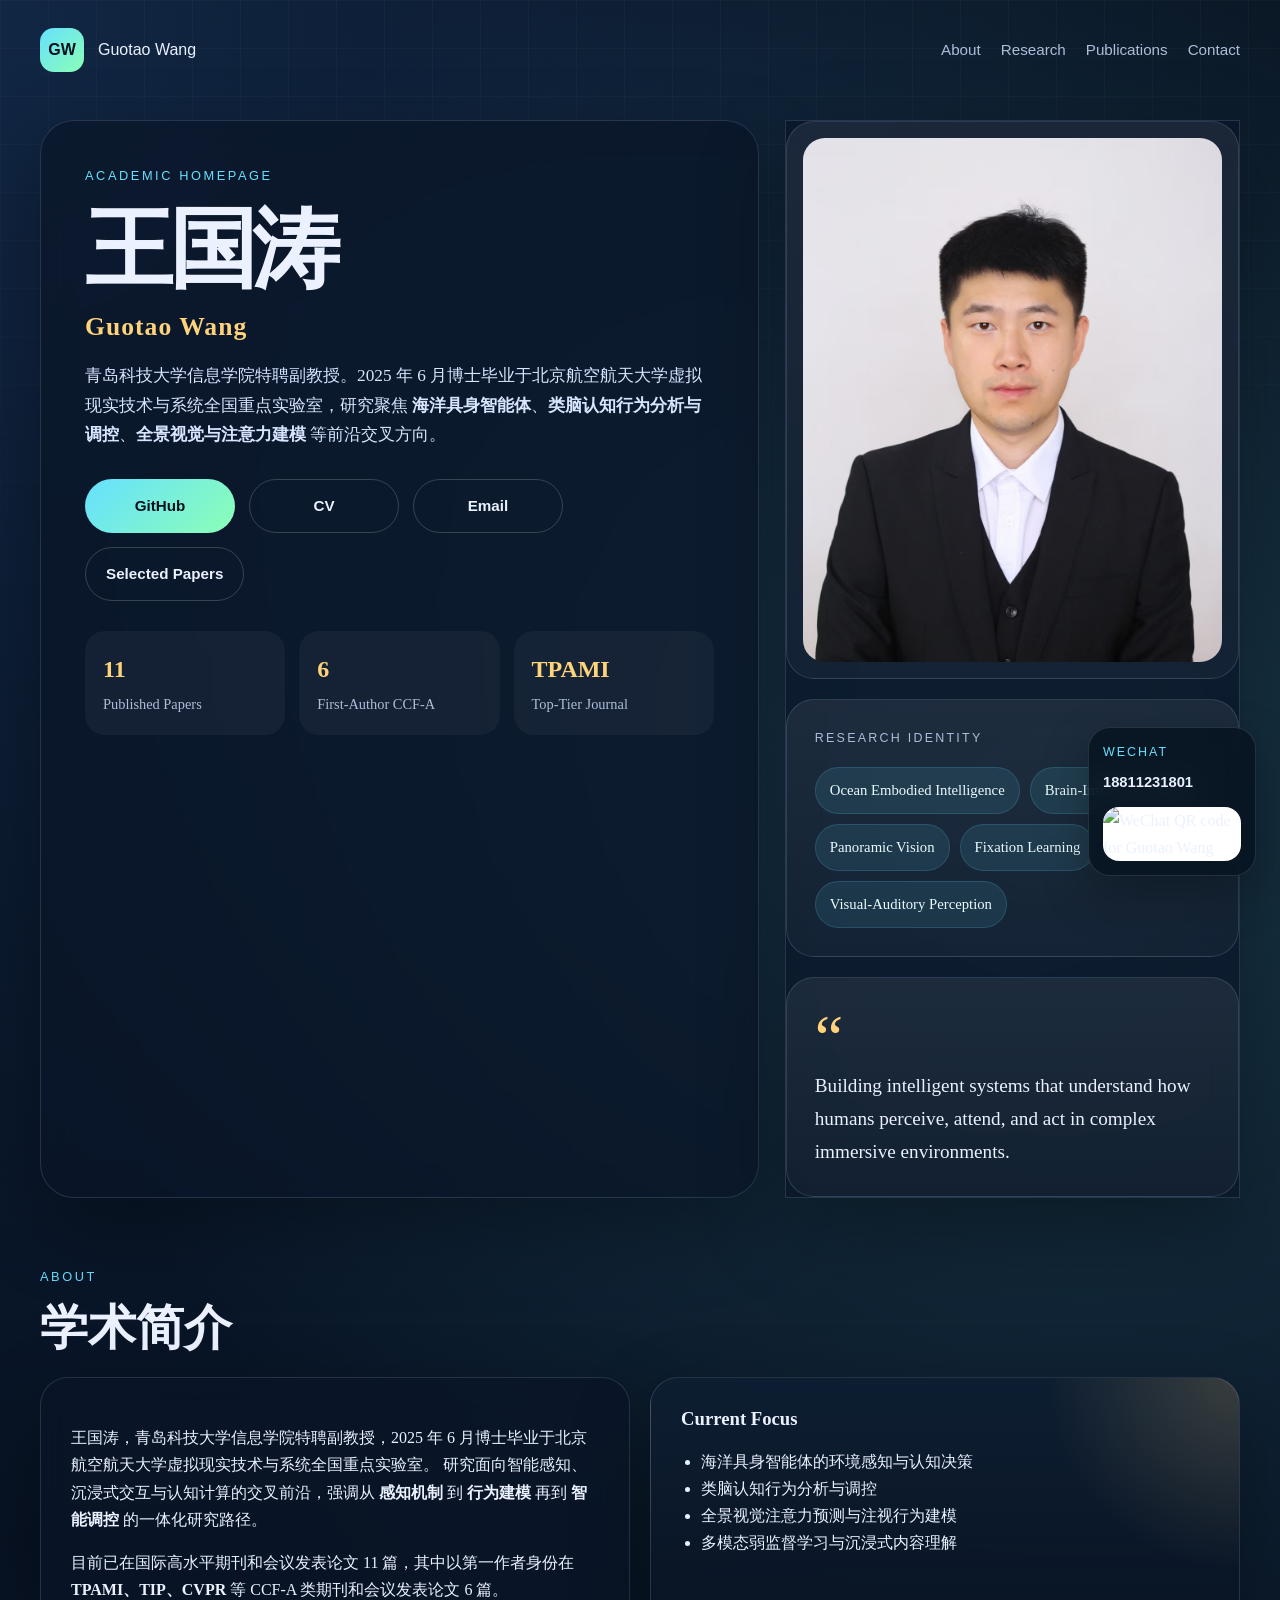
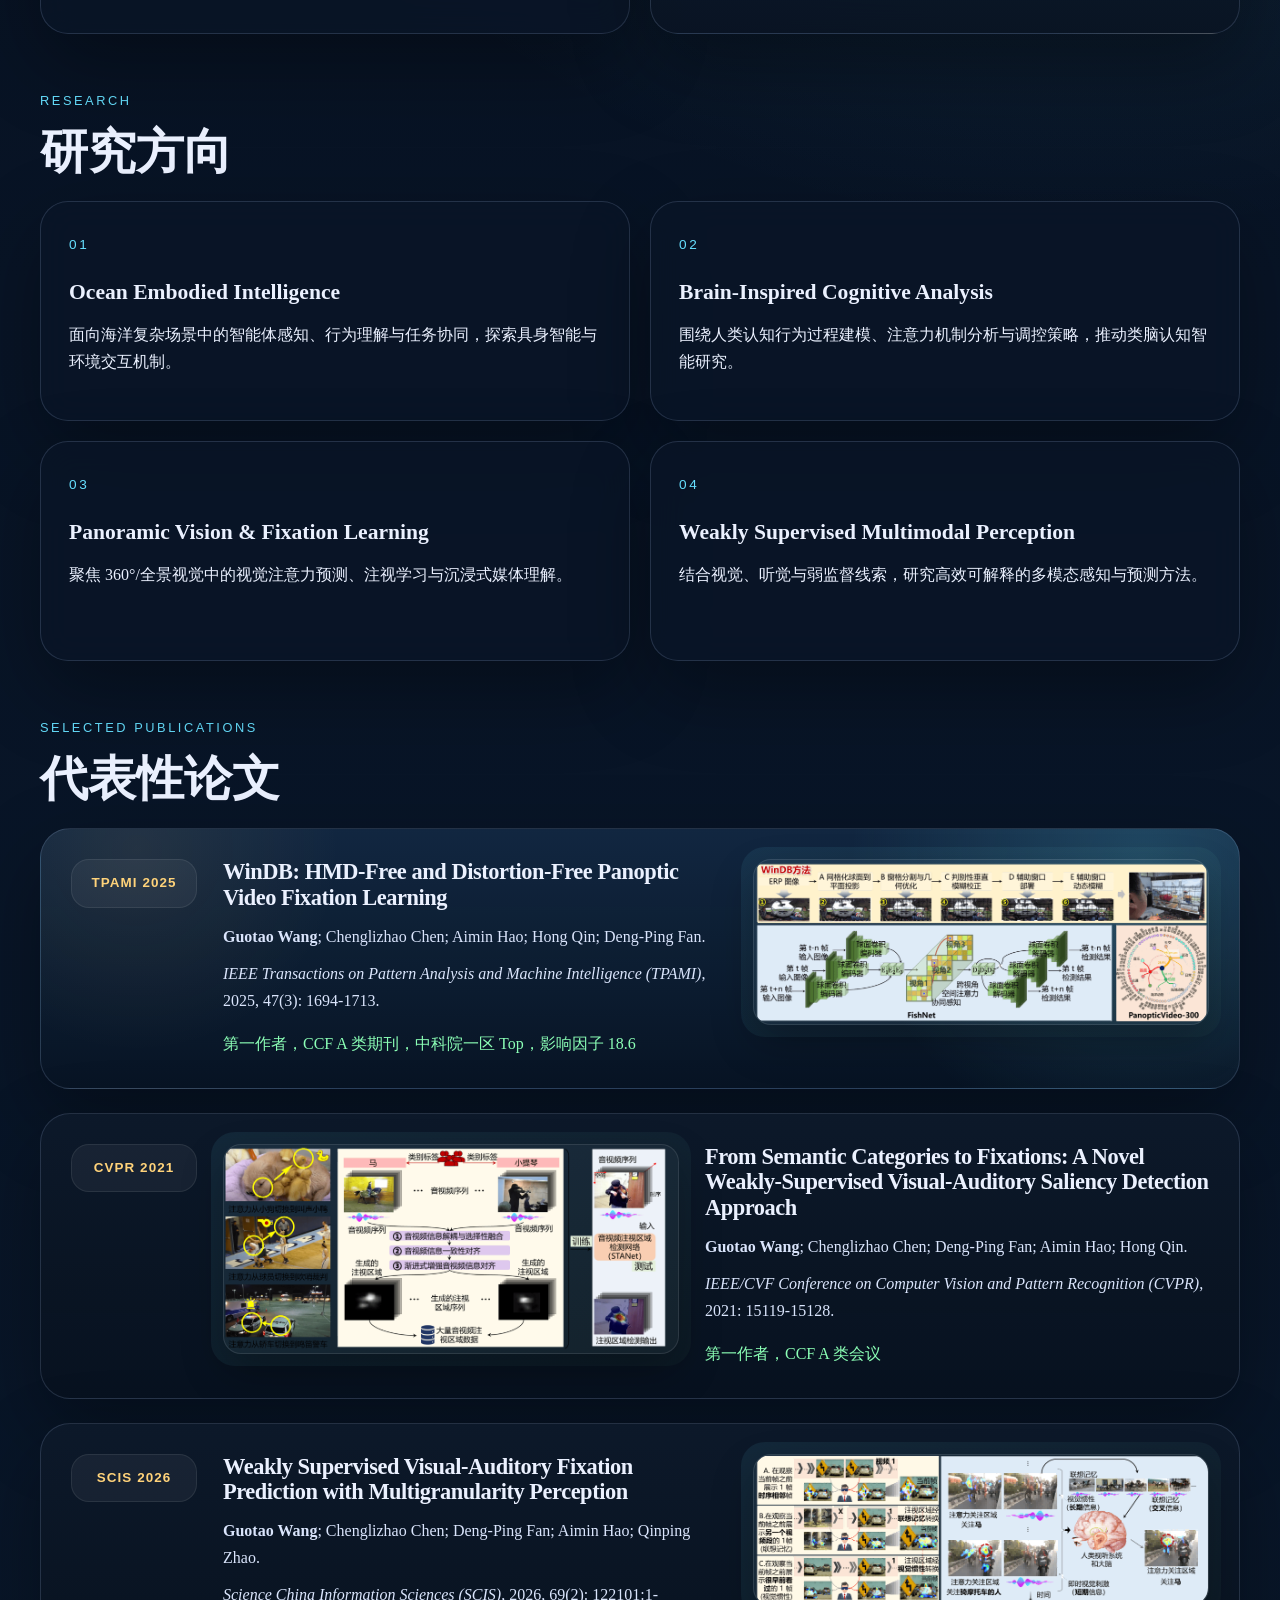
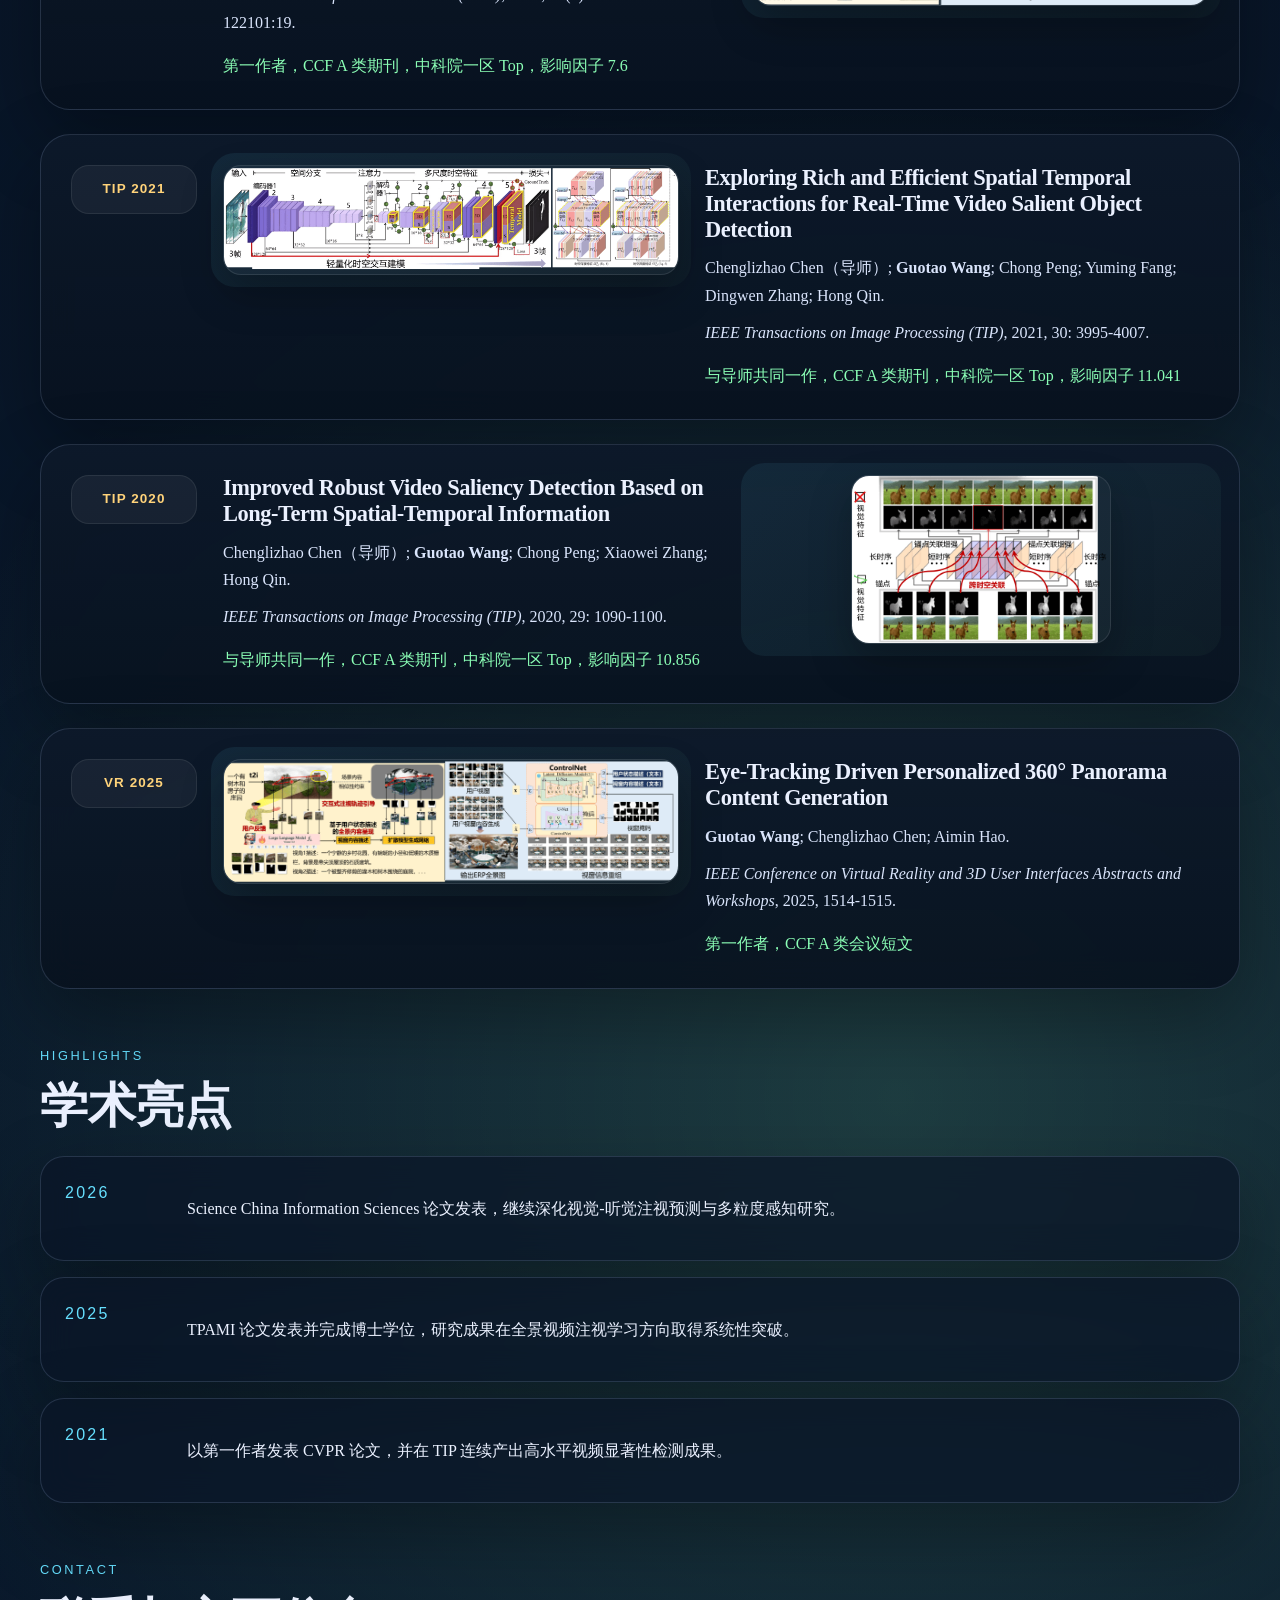
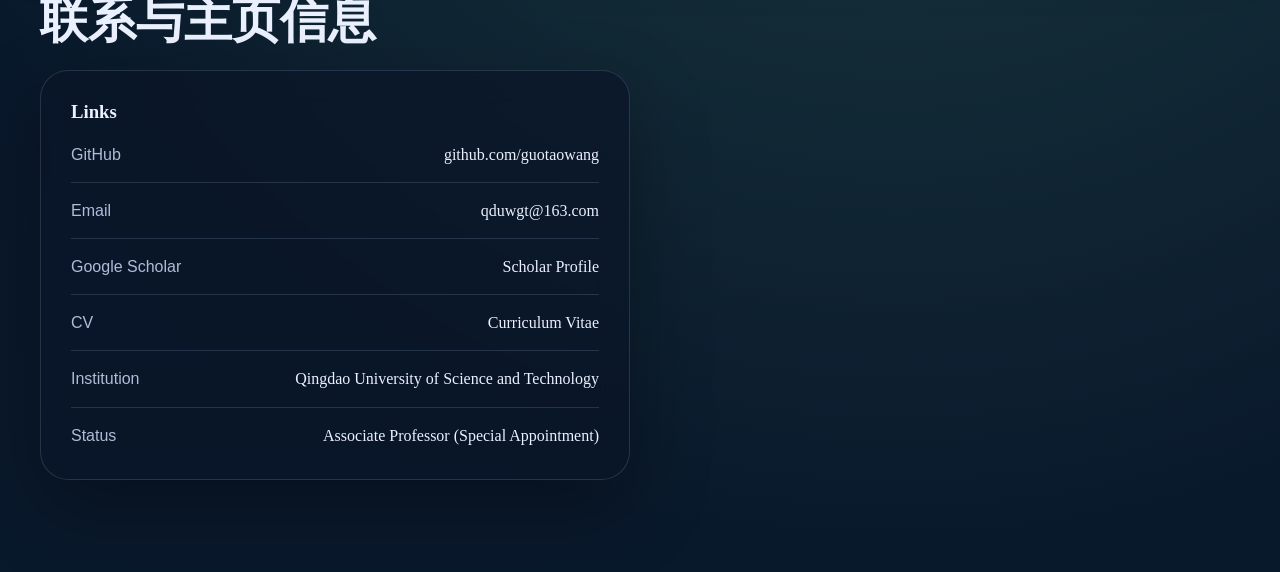
==== index.html @ 950db2e5 "Add files via upload" ====
<!DOCTYPE html>
<html lang="zh-CN">
<head>
  <meta charset="UTF-8" />
  <meta name="viewport" content="width=device-width, initial-scale=1.0" />
  <title>Guotao Wang | Academic Homepage</title>
  <meta
    name="description"
    content="Guotao Wang academic homepage: ocean embodied intelligence, brain-inspired cognitive behavior analysis and regulation, panoramic vision, saliency and fixation learning."
  />
  <link rel="preconnect" href="https://fonts.googleapis.com" />
  <link rel="stylesheet" href="./style.css" />
</head>
<body>
  <div class="page-shell">
    <header class="hero">
      <nav class="topbar">
        <div class="brand">
          <span class="brand-mark">GW</span>
          <span class="brand-text">Guotao Wang</span>
        </div>
        <div class="nav-links">
          <a href="#about">About</a>
          <a href="#research">Research</a>
          <a href="#publications">Publications</a>
          <a href="#contact">Contact</a>
        </div>
      </nav>

      <div class="hero-grid">
        <section class="hero-copy">
          <p class="eyebrow">Academic Homepage</p>
          <h1>
            王国涛
            <span>Guotao Wang</span>
          </h1>
          <p class="lead">
            青岛科技大学信息学院特聘副教授。2025 年 6 月博士毕业于北京航空航天大学虚拟现实技术与系统全国重点实验室，研究聚焦
            <strong>海洋具身智能体</strong>、<strong>类脑认知行为分析与调控</strong>、<strong>全景视觉与注意力建模</strong> 等前沿交叉方向。
          </p>

          <div class="hero-actions">
            <a class="button primary" href="https://github.com/guotaowang" target="_blank" rel="noreferrer">GitHub</a>
            <a class="button secondary" href="./cv.html">CV</a>
            <a class="button secondary" href="mailto:qduwgt@163.com">Email</a>
            <a class="button secondary" href="#publications">Selected Papers</a>
          </div>

          <ul class="hero-metrics">
            <li>
              <strong>11</strong>
              <span>Published Papers</span>
            </li>
            <li>
              <strong>6</strong>
              <span>First-Author CCF-A</span>
            </li>
            <li>
              <strong>TPAMI</strong>
              <span>Top-Tier Journal</span>
            </li>
          </ul>
        </section>

        <aside class="hero-panel">
          <div class="panel-card portrait-card">
            <img class="portrait" src="./assets/avatar.jpg" alt="Portrait of Guotao Wang" />
          </div>

          <div class="panel-card glass">
            <p class="panel-label">Research Identity</p>
            <ul class="tag-list">
              <li>Ocean Embodied Intelligence</li>
              <li>Brain-Inspired Cognition</li>
              <li>Panoramic Vision</li>
              <li>Fixation Learning</li>
              <li>Visual-Auditory Perception</li>
            </ul>
          </div>

          <div class="panel-card statement">
            <p class="quote-mark">“</p>
            <p>
              Building intelligent systems that understand how humans perceive, attend,
              and act in complex immersive environments.
            </p>
          </div>
        </aside>
      </div>
    </header>

    <main>
      <section class="section" id="about">
        <div class="section-heading">
          <p class="section-kicker">About</p>
          <h2>学术简介</h2>
        </div>
        <div class="content-grid two-columns">
          <div class="card">
            <p>
              王国涛，青岛科技大学信息学院特聘副教授，2025 年 6 月博士毕业于北京航空航天大学虚拟现实技术与系统全国重点实验室。
              研究面向智能感知、沉浸式交互与认知计算的交叉前沿，强调从
              <strong>感知机制</strong> 到 <strong>行为建模</strong> 再到 <strong>智能调控</strong>
              的一体化研究路径。
            </p>
            <p>
              目前已在国际高水平期刊和会议发表论文 11 篇，其中以第一作者身份在
              <strong>TPAMI、TIP、CVPR</strong> 等 CCF-A 类期刊和会议发表论文 6 篇。
            </p>
          </div>
          <div class="card emphasis">
            <h3>Current Focus</h3>
            <ul class="focus-list">
              <li>海洋具身智能体的环境感知与认知决策</li>
              <li>类脑认知行为分析与调控</li>
              <li>全景视觉注意力预测与注视行为建模</li>
              <li>多模态弱监督学习与沉浸式内容理解</li>
            </ul>
          </div>
        </div>
      </section>

      <section class="section" id="research">
        <div class="section-heading">
          <p class="section-kicker">Research</p>
          <h2>研究方向</h2>
        </div>
        <div class="research-grid">
          <article class="research-card">
            <span class="card-index">01</span>
            <h3>Ocean Embodied Intelligence</h3>
            <p>面向海洋复杂场景中的智能体感知、行为理解与任务协同，探索具身智能与环境交互机制。</p>
          </article>
          <article class="research-card">
            <span class="card-index">02</span>
            <h3>Brain-Inspired Cognitive Analysis</h3>
            <p>围绕人类认知行为过程建模、注意力机制分析与调控策略，推动类脑认知智能研究。</p>
          </article>
          <article class="research-card">
            <span class="card-index">03</span>
            <h3>Panoramic Vision & Fixation Learning</h3>
            <p>聚焦 360°/全景视觉中的视觉注意力预测、注视学习与沉浸式媒体理解。</p>
          </article>
          <article class="research-card">
            <span class="card-index">04</span>
            <h3>Weakly Supervised Multimodal Perception</h3>
            <p>结合视觉、听觉与弱监督线索，研究高效可解释的多模态感知与预测方法。</p>
          </article>
        </div>
      </section>

      <section class="section" id="publications">
        <div class="section-heading">
          <p class="section-kicker">Selected Publications</p>
          <h2>代表性论文</h2>
        </div>

        <div class="pub-list">
          <article class="publication featured">
            <div class="pub-badge">TPAMI 2025</div>
            <div class="pub-layout">
              <div class="pub-body">
                <h3>WinDB: HMD-Free and Distortion-Free Panoptic Video Fixation Learning</h3>
                <p class="authors"><strong>Guotao Wang</strong>; Chenglizhao Chen; Aimin Hao; Hong Qin; Deng-Ping Fan.</p>
                <p class="venue"><em>IEEE Transactions on Pattern Analysis and Machine Intelligence (TPAMI)</em>, 2025, 47(3): 1694-1713.</p>
                <p class="notes">第一作者，CCF A 类期刊，中科院一区 Top，影响因子 18.6</p>
              </div>
              <div class="pub-media">
                <img class="paper-figure" src="./assets/papers/tpami-2025.png" alt="TPAMI 2025 paper figure" />
              </div>
            </div>
          </article>

          <article class="publication">
            <div class="pub-badge">CVPR 2021</div>
            <div class="pub-layout">
              <div class="pub-body">
                <h3>From Semantic Categories to Fixations: A Novel Weakly-Supervised Visual-Auditory Saliency Detection Approach</h3>
                <p class="authors"><strong>Guotao Wang</strong>; Chenglizhao Chen; Deng-Ping Fan; Aimin Hao; Hong Qin.</p>
                <p class="venue"><em>IEEE/CVF Conference on Computer Vision and Pattern Recognition (CVPR)</em>, 2021: 15119-15128.</p>
                <p class="notes">第一作者，CCF A 类会议</p>
              </div>
              <div class="pub-media">
                <img class="paper-figure" src="./assets/papers/cvpr-2021.png" alt="CVPR 2021 paper figure" />
              </div>
            </div>
          </article>

          <article class="publication">
            <div class="pub-badge">SCIS 2026</div>
            <div class="pub-layout">
              <div class="pub-body">
                <h3>Weakly Supervised Visual-Auditory Fixation Prediction with Multigranularity Perception</h3>
                <p class="authors"><strong>Guotao Wang</strong>; Chenglizhao Chen; Deng-Ping Fan; Aimin Hao; Qinping Zhao.</p>
                <p class="venue"><em>Science China Information Sciences (SCIS)</em>, 2026, 69(2): 122101:1-122101:19.</p>
                <p class="notes">第一作者，CCF A 类期刊，中科院一区 Top，影响因子 7.6</p>
              </div>
              <div class="pub-media">
                <img class="paper-figure" src="./assets/papers/scis-2026.png" alt="SCIS 2026 paper figure" />
              </div>
            </div>
          </article>

          <article class="publication">
            <div class="pub-badge">TIP 2021</div>
            <div class="pub-layout">
              <div class="pub-body">
                <h3>Exploring Rich and Efficient Spatial Temporal Interactions for Real-Time Video Salient Object Detection</h3>
                <p class="authors">Chenglizhao Chen（导师）; <strong>Guotao Wang</strong>; Chong Peng; Yuming Fang; Dingwen Zhang; Hong Qin.</p>
                <p class="venue"><em>IEEE Transactions on Image Processing (TIP)</em>, 2021, 30: 3995-4007.</p>
                <p class="notes">与导师共同一作，CCF A 类期刊，中科院一区 Top，影响因子 11.041</p>
              </div>
              <div class="pub-media">
                <img class="paper-figure" src="./assets/papers/tip-2021.png" alt="TIP 2021 paper figure" />
              </div>
            </div>
          </article>

          <article class="publication">
            <div class="pub-badge">TIP 2020</div>
            <div class="pub-layout">
              <div class="pub-body">
                <h3>Improved Robust Video Saliency Detection Based on Long-Term Spatial-Temporal Information</h3>
                <p class="authors">Chenglizhao Chen（导师）; <strong>Guotao Wang</strong>; Chong Peng; Xiaowei Zhang; Hong Qin.</p>
                <p class="venue"><em>IEEE Transactions on Image Processing (TIP)</em>, 2020, 29: 1090-1100.</p>
                <p class="notes">与导师共同一作，CCF A 类期刊，中科院一区 Top，影响因子 10.856</p>
              </div>
              <div class="pub-media pub-media--narrow">
                <img class="paper-figure paper-figure--half" src="./assets/papers/tip-2020.png" alt="TIP 2020 paper figure" />
              </div>
            </div>
          </article>

          <article class="publication">
            <div class="pub-badge">VR 2025</div>
            <div class="pub-layout">
              <div class="pub-body">
                <h3>Eye-Tracking Driven Personalized 360° Panorama Content Generation</h3>
                <p class="authors"><strong>Guotao Wang</strong>; Chenglizhao Chen; Aimin Hao.</p>
                <p class="venue"><em>IEEE Conference on Virtual Reality and 3D User Interfaces Abstracts and Workshops</em>, 2025, 1514-1515.</p>
                <p class="notes">第一作者，CCF A 类会议短文</p>
              </div>
              <div class="pub-media">
                <img class="paper-figure" src="./assets/papers/vr-2025.png" alt="VR 2025 paper figure" />
              </div>
            </div>
          </article>
        </div>
      </section>

      <section class="section">
        <div class="section-heading">
          <p class="section-kicker">Highlights</p>
          <h2>学术亮点</h2>
        </div>
        <div class="timeline">
          <div class="timeline-item">
            <span class="timeline-year">2026</span>
            <p>Science China Information Sciences 论文发表，继续深化视觉-听觉注视预测与多粒度感知研究。</p>
          </div>
          <div class="timeline-item">
            <span class="timeline-year">2025</span>
            <p>TPAMI 论文发表并完成博士学位，研究成果在全景视频注视学习方向取得系统性突破。</p>
          </div>
          <div class="timeline-item">
            <span class="timeline-year">2021</span>
            <p>以第一作者发表 CVPR 论文，并在 TIP 连续产出高水平视频显著性检测成果。</p>
          </div>
        </div>
      </section>

      <section class="section contact-section" id="contact">
        <div class="section-heading">
          <p class="section-kicker">Contact</p>
          <h2>联系与主页信息</h2>
        </div>
        <div class="content-grid two-columns">
          <div class="card">
            <h3>Links</h3>
            <ul class="contact-list">
              <li><span>GitHub</span><a href="https://github.com/guotaowang" target="_blank" rel="noreferrer">github.com/guotaowang</a></li>
              <li><span>Email</span><a href="mailto:qduwgt@163.com">qduwgt@163.com</a></li>
              <li><span>Google Scholar</span><a href="https://scholar.google.com/citations?user=eJIysC8AAAAJ&hl=zh-CN" target="_blank" rel="noreferrer">Scholar Profile</a></li>
              <li><span>CV</span><a href="./cv.html">Curriculum Vitae</a></li>
              <li><span>Institution</span><span>Qingdao University of Science and Technology</span></li>
              <li><span>Status</span><span>Associate Professor (Special Appointment)</span></li>
            </ul>
          </div>
        </div>
      </section>
    </main>

    <aside class="wechat-float-card">
      <p class="wechat-label">WeChat</p>
      <p class="wechat-id">18811231801</p>
      <img class="wechat-qr" src="./assets/wechat-qr.png" alt="WeChat QR code for Guotao Wang" />
    </aside>
  </div>
</body>
</html>
---- style.css ----
:root {
  --bg: #07111f;
  --bg-soft: #0d1d31;
  --panel: rgba(10, 22, 40, 0.72);
  --panel-strong: #11233a;
  --text: #ebf1ff;
  --muted: #aebdd8;
  --line: rgba(181, 205, 245, 0.16);
  --accent: #66e0ff;
  --accent-strong: #8bffb6;
  --accent-warm: #ffd37a;
  --shadow: 0 30px 80px rgba(0, 0, 0, 0.32);
}

* {
  box-sizing: border-box;
}

html {
  scroll-behavior: smooth;
}

body {
  margin: 0;
  color: var(--text);
  background:
    radial-gradient(circle at top left, rgba(64, 149, 255, 0.2), transparent 28%),
    radial-gradient(circle at 85% 15%, rgba(102, 224, 255, 0.18), transparent 22%),
    radial-gradient(circle at 70% 80%, rgba(139, 255, 182, 0.16), transparent 24%),
    linear-gradient(180deg, #050b15 0%, #081426 35%, #09192c 100%);
  font-family: "Iowan Old Style", "Palatino Linotype", "Noto Serif SC", "Source Han Serif SC", "Songti SC", serif;
  line-height: 1.7;
}

body::before {
  content: "";
  position: fixed;
  inset: 0;
  pointer-events: none;
  background-image:
    linear-gradient(rgba(255, 255, 255, 0.04) 1px, transparent 1px),
    linear-gradient(90deg, rgba(255, 255, 255, 0.04) 1px, transparent 1px);
  background-size: 48px 48px;
  mask-image: linear-gradient(180deg, rgba(255, 255, 255, 0.75), transparent 85%);
}

a {
  color: inherit;
  text-decoration: none;
}

.page-shell {
  width: min(1200px, calc(100% - 40px));
  margin: 0 auto;
  padding-bottom: 64px;
}

.hero {
  padding: 28px 0 40px;
}

.topbar {
  display: flex;
  align-items: center;
  justify-content: space-between;
  gap: 24px;
  margin-bottom: 48px;
}

.brand {
  display: inline-flex;
  align-items: center;
  gap: 14px;
  font-family: "Avenir Next", "Segoe UI Variable", "PingFang SC", "Hiragino Sans GB", "Microsoft YaHei", sans-serif;
}

.brand-mark {
  width: 44px;
  height: 44px;
  display: grid;
  place-items: center;
  border-radius: 14px;
  background: linear-gradient(135deg, var(--accent), var(--accent-strong));
  color: #04101f;
  font-weight: 800;
}

.brand-text,
.nav-links,
.button,
.eyebrow,
.section-kicker,
.pub-badge,
.panel-label,
.card-index,
.timeline-year,
.contact-list span:first-child {
  font-family: "Avenir Next", "Segoe UI Variable", "PingFang SC", "Hiragino Sans GB", "Microsoft YaHei", sans-serif;
}

.nav-links {
  display: flex;
  flex-wrap: wrap;
  gap: 20px;
  color: var(--muted);
  font-size: 0.95rem;
}

.nav-links a:hover {
  color: var(--text);
}

.hero-grid {
  display: grid;
  grid-template-columns: 1.5fr 0.95fr;
  gap: 26px;
  align-items: stretch;
}

.hero-copy,
.hero-panel,
.card,
.research-card,
.publication,
.timeline-item {
  position: relative;
  border: 1px solid var(--line);
  background: var(--panel);
  backdrop-filter: blur(16px);
  box-shadow: var(--shadow);
}

.hero-copy {
  padding: 44px;
  border-radius: 34px;
  overflow: hidden;
}

.hero-copy::after {
  content: "";
  position: absolute;
  inset: auto -10% -30% auto;
  width: 320px;
  height: 320px;
  border-radius: 50%;
  background: radial-gradient(circle, rgba(102, 224, 255, 0.24), transparent 65%);
}

.eyebrow,
.section-kicker {
  margin: 0 0 12px;
  text-transform: uppercase;
  letter-spacing: 0.2em;
  color: var(--accent);
  font-size: 0.8rem;
}

h1,
h2,
h3 {
  margin: 0;
  line-height: 1.15;
}

h1 {
  font-size: clamp(3rem, 7vw, 5.5rem);
  letter-spacing: -0.05em;
  margin-bottom: 20px;
}

h1 span {
  display: block;
  font-size: clamp(1.2rem, 2vw, 1.6rem);
  letter-spacing: 0.04em;
  color: var(--accent-warm);
  margin-top: 12px;
}

.lead {
  max-width: 720px;
  font-size: 1.08rem;
  color: #d9e5ff;
}

.hero-actions {
  display: flex;
  gap: 14px;
  margin: 30px 0;
  flex-wrap: wrap;
}

.button {
  display: inline-flex;
  align-items: center;
  justify-content: center;
  min-width: 150px;
  padding: 13px 20px;
  border-radius: 999px;
  font-size: 0.95rem;
  font-weight: 700;
  transition: transform 0.2s ease, background 0.2s ease;
}

.button:hover {
  transform: translateY(-2px);
}

.button.primary {
  background: linear-gradient(135deg, var(--accent), var(--accent-strong));
  color: #06111d;
}

.button.secondary {
  border: 1px solid rgba(255, 255, 255, 0.18);
  color: var(--text);
}

.hero-metrics {
  list-style: none;
  padding: 0;
  margin: 0;
  display: grid;
  grid-template-columns: repeat(3, minmax(0, 1fr));
  gap: 14px;
}

.hero-metrics li {
  padding: 18px;
  border-radius: 20px;
  background: rgba(255, 255, 255, 0.04);
}

.hero-metrics strong {
  display: block;
  font-size: 1.5rem;
  color: var(--accent-warm);
}

.hero-metrics span {
  color: var(--muted);
  font-size: 0.9rem;
}

.hero-panel {
  display: grid;
  gap: 20px;
}

.panel-card {
  border-radius: 28px;
  padding: 28px;
  border: 1px solid var(--line);
  background: linear-gradient(180deg, rgba(255,255,255,0.07), rgba(255,255,255,0.03));
  min-height: 220px;
}

.portrait-card {
  padding: 16px;
  min-height: 0;
}

.portrait {
  display: block;
  width: 100%;
  aspect-ratio: 4 / 5;
  object-fit: cover;
  object-position: center 20%;
  border-radius: 22px;
}

.panel-label {
  margin: 0 0 18px;
  color: var(--muted);
  text-transform: uppercase;
  letter-spacing: 0.18em;
  font-size: 0.78rem;
}

.tag-list {
  list-style: none;
  padding: 0;
  margin: 0;
  display: flex;
  flex-wrap: wrap;
  gap: 10px;
}

.tag-list li {
  padding: 10px 14px;
  border-radius: 999px;
  background: rgba(102, 224, 255, 0.1);
  border: 1px solid rgba(102, 224, 255, 0.16);
  color: #e9fbff;
  font-size: 0.92rem;
}

.statement {
  display: flex;
  flex-direction: column;
  justify-content: center;
}

.quote-mark {
  margin: 0;
  color: var(--accent-warm);
  font-size: 4rem;
  line-height: 1;
}

.statement p:last-child {
  font-size: 1.2rem;
  margin: 0;
}

.section {
  padding: 28px 0;
}

.section-heading {
  margin-bottom: 22px;
}

h2 {
  font-size: clamp(2rem, 4vw, 3rem);
}

.content-grid.two-columns,
.research-grid {
  display: grid;
  gap: 20px;
}

.content-grid.two-columns {
  grid-template-columns: repeat(2, minmax(0, 1fr));
}

.card {
  padding: 30px;
  border-radius: 28px;
}

.card p:last-child,
.research-card p:last-child,
.publication p:last-child {
  margin-bottom: 0;
}

.card.emphasis {
  background:
    radial-gradient(circle at top right, rgba(255, 211, 122, 0.18), transparent 30%),
    linear-gradient(180deg, rgba(14, 30, 50, 0.96), rgba(10, 20, 35, 0.92));
}

.focus-list {
  margin: 18px 0 0;
  padding-left: 20px;
}

.research-grid {
  grid-template-columns: repeat(2, minmax(0, 1fr));
}

.research-card {
  border-radius: 28px;
  padding: 28px;
  min-height: 220px;
}

.card-index {
  display: inline-block;
  margin-bottom: 24px;
  color: var(--accent);
  font-size: 0.85rem;
  letter-spacing: 0.2em;
}

.research-card h3 {
  margin-bottom: 14px;
  font-size: 1.35rem;
}

.pub-list {
  display: grid;
  gap: 24px;
}

.publication {
  display: grid;
  grid-template-columns: 126px 1fr;
  gap: 26px;
  padding: 30px;
  border-radius: 30px;
  align-items: start;
  background:
    linear-gradient(180deg, rgba(13, 25, 42, 0.94), rgba(8, 18, 31, 0.92));
}

.publication.featured {
  background:
    radial-gradient(circle at 92% 12%, rgba(102, 224, 255, 0.18), transparent 26%),
    radial-gradient(circle at 8% 8%, rgba(255, 211, 122, 0.08), transparent 18%),
    linear-gradient(180deg, rgba(18, 40, 66, 0.96), rgba(8, 20, 36, 0.94));
}

.pub-badge {
  align-self: start;
  display: inline-flex;
  justify-content: center;
  padding: 12px 14px;
  border-radius: 18px;
  background: rgba(255,255,255,0.05);
  border: 1px solid rgba(255,255,255,0.08);
  color: var(--accent-warm);
  font-size: 0.84rem;
  font-weight: 700;
  letter-spacing: 0.08em;
}

.pub-layout {
  display: grid;
  grid-template-columns: minmax(0, 1.05fr) minmax(320px, 0.95fr);
  gap: 26px;
  align-items: start;
}

.pub-body {
  display: flex;
  flex-direction: column;
  justify-content: center;
}

.publication h3 {
  margin-bottom: 12px;
  font-size: 1.4rem;
  letter-spacing: -0.02em;
}

.pub-media {
  position: relative;
}

.pub-media--narrow {
  display: flex;
  justify-content: center;
  align-items: flex-start;
}

.pub-media::before {
  content: "";
  position: absolute;
  inset: -12px;
  border-radius: 24px;
  background: linear-gradient(135deg, rgba(102, 224, 255, 0.08), rgba(139, 255, 182, 0.03));
  z-index: 0;
}

.paper-figure {
  display: block;
  width: 100%;
  position: relative;
  z-index: 1;
  border-radius: 18px;
  border: 1px solid rgba(255, 255, 255, 0.1);
  background: rgba(255, 255, 255, 0.03);
  box-shadow: 0 18px 42px rgba(0, 0, 0, 0.26);
}

.paper-figure--half {
  width: 50%;
  min-width: 260px;
}

.authors,
.venue {
  color: #dae5fc;
  margin: 0 0 10px;
}

.notes {
  color: var(--accent-strong);
  margin: 6px 0 0;
}

.publication:nth-child(even) .pub-layout {
  grid-template-columns: minmax(320px, 0.95fr) minmax(0, 1.05fr);
}

.publication:nth-child(even) .pub-media {
  order: 1;
}

.publication:nth-child(even) .pub-body {
  order: 2;
}

.timeline {
  display: grid;
  gap: 16px;
}

.timeline-item {
  display: grid;
  grid-template-columns: 100px 1fr;
  gap: 22px;
  align-items: start;
  border-radius: 24px;
  padding: 22px 24px;
}

.timeline-year {
  color: var(--accent);
  font-size: 1rem;
  letter-spacing: 0.14em;
}

.contact-list {
  list-style: none;
  margin: 18px 0 0;
  padding: 0;
  display: grid;
  gap: 14px;
}

.contact-list li {
  display: flex;
  flex-wrap: wrap;
  justify-content: space-between;
  gap: 10px 18px;
  padding-bottom: 14px;
  border-bottom: 1px solid var(--line);
}

.contact-list li:last-child {
  border-bottom: 0;
  padding-bottom: 0;
}

.contact-list span:first-child {
  color: var(--muted);
  min-width: 110px;
}

.tip-card code {
  color: var(--accent-warm);
  font-family: "Consolas", "SFMono-Regular", "Courier New", monospace;
}

.wechat-float-card {
  position: fixed;
  right: 24px;
  bottom: 24px;
  width: 168px;
  padding: 14px;
  border-radius: 22px;
  background: rgba(7, 18, 32, 0.84);
  border: 1px solid rgba(255, 255, 255, 0.12);
  backdrop-filter: blur(14px);
  box-shadow: 0 18px 48px rgba(0, 0, 0, 0.28);
  z-index: 20;
}

.wechat-label,
.wechat-id {
  margin: 0;
  font-family: "Avenir Next", "Segoe UI Variable", "PingFang SC", "Hiragino Sans GB", "Microsoft YaHei", sans-serif;
}

.wechat-label {
  color: var(--accent);
  font-size: 0.78rem;
  letter-spacing: 0.16em;
  text-transform: uppercase;
}

.wechat-id {
  margin-top: 6px;
  margin-bottom: 12px;
  color: var(--text);
  font-size: 0.92rem;
  font-weight: 700;
}

.wechat-qr {
  display: block;
  width: 100%;
  border-radius: 16px;
  background: white;
}

.cv-shell {
  padding-top: 28px;
}

.cv-header {
  padding: 24px 0 14px;
}

.back-link {
  display: inline-block;
  margin-bottom: 18px;
  color: var(--accent);
  font-family: "Avenir Next", "Segoe UI Variable", "PingFang SC", "Hiragino Sans GB", "Microsoft YaHei", sans-serif;
}

.cv-layout {
  display: grid;
  gap: 20px;
}

@media (max-width: 980px) {
  .hero-grid,
  .content-grid.two-columns,
  .research-grid,
  .timeline-item {
    grid-template-columns: 1fr;
  }

  .hero-copy {
    padding: 30px;
  }

  .publication,
  .pub-layout,
  .publication:nth-child(even) .pub-layout {
    grid-template-columns: 1fr;
  }

  .publication:nth-child(even) .pub-media,
  .publication:nth-child(even) .pub-body {
    order: initial;
  }
}

@media (max-width: 720px) {
  .page-shell {
    width: min(100% - 24px, 1200px);
  }

  .topbar {
    flex-direction: column;
    align-items: flex-start;
    margin-bottom: 28px;
  }

  .nav-links {
    gap: 12px 16px;
  }

  .hero-metrics {
    grid-template-columns: 1fr;
  }

  .card,
  .research-card,
  .publication,
  .panel-card,
  .timeline-item {
    padding: 22px;
    border-radius: 22px;
  }

  h1 {
    font-size: 2.6rem;
  }

  .wechat-float-card {
    position: static;
    width: 100%;
    margin-top: 28px;
  }
}
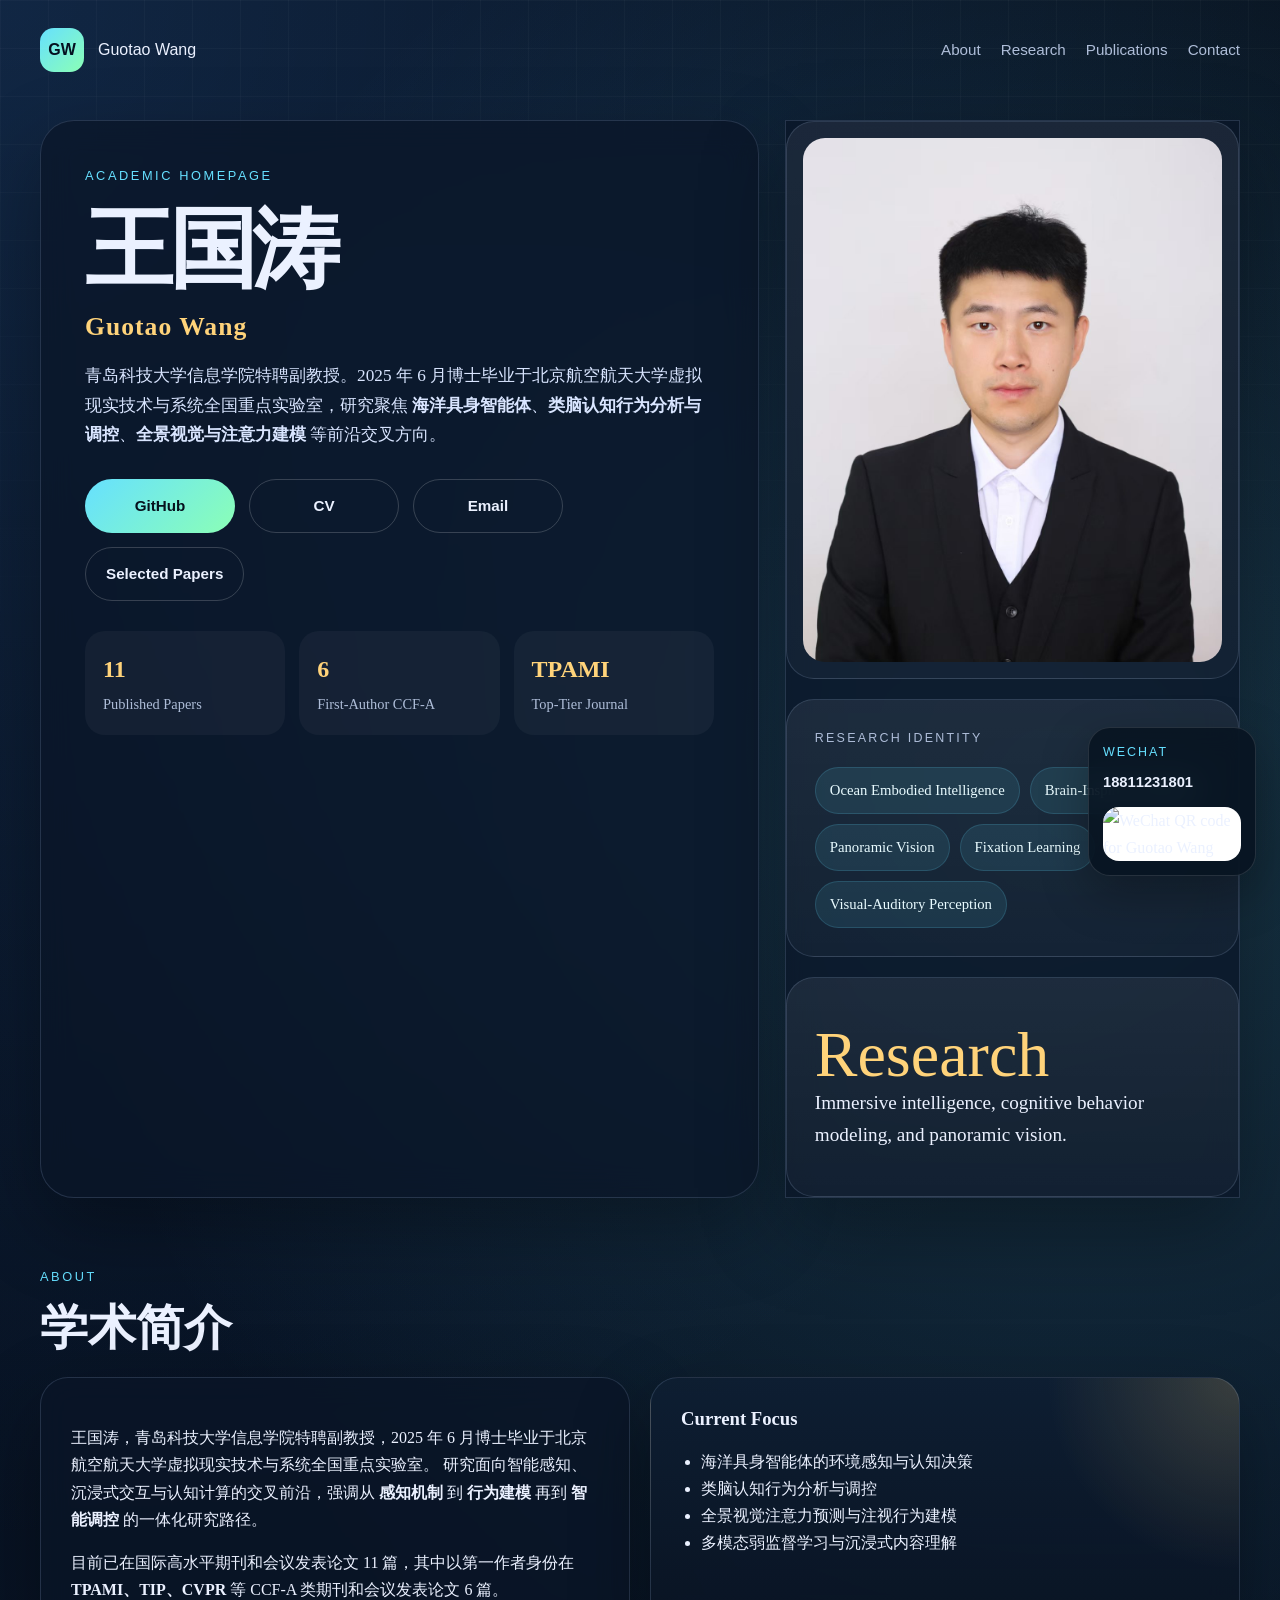
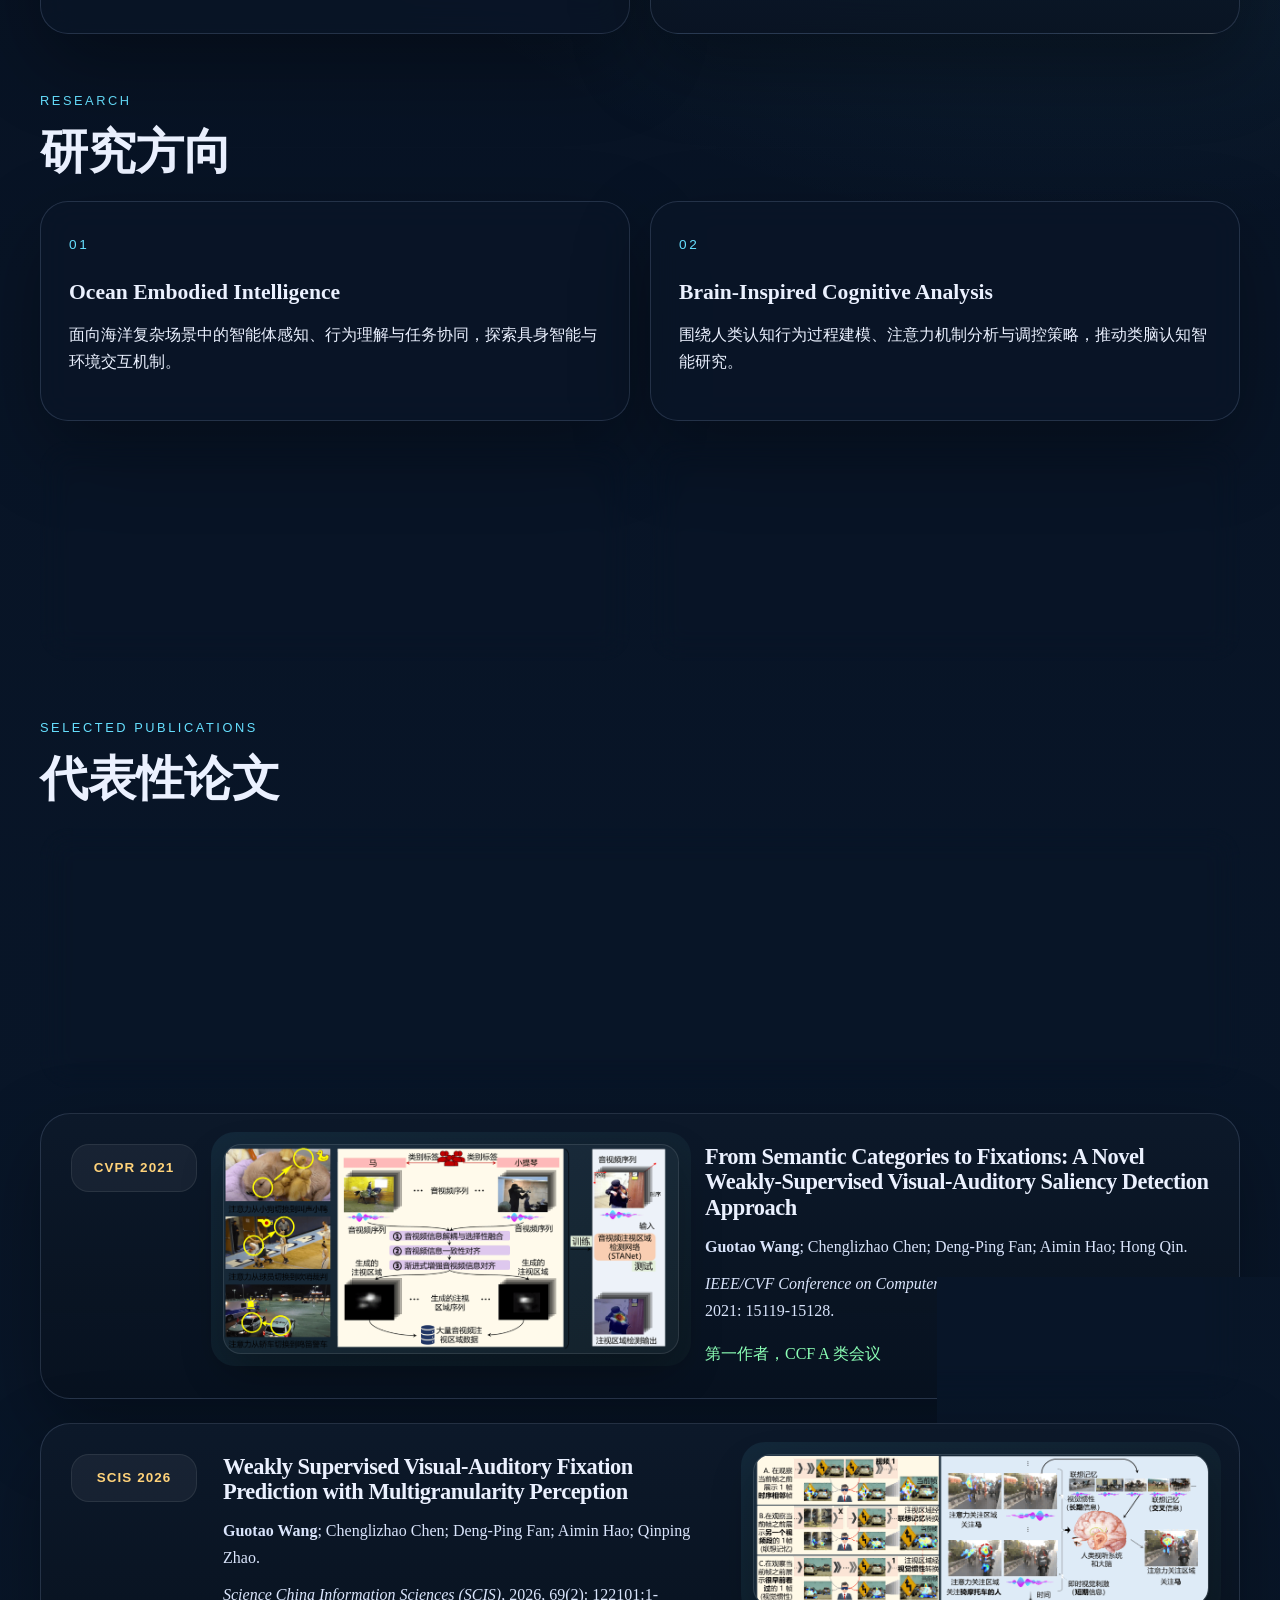
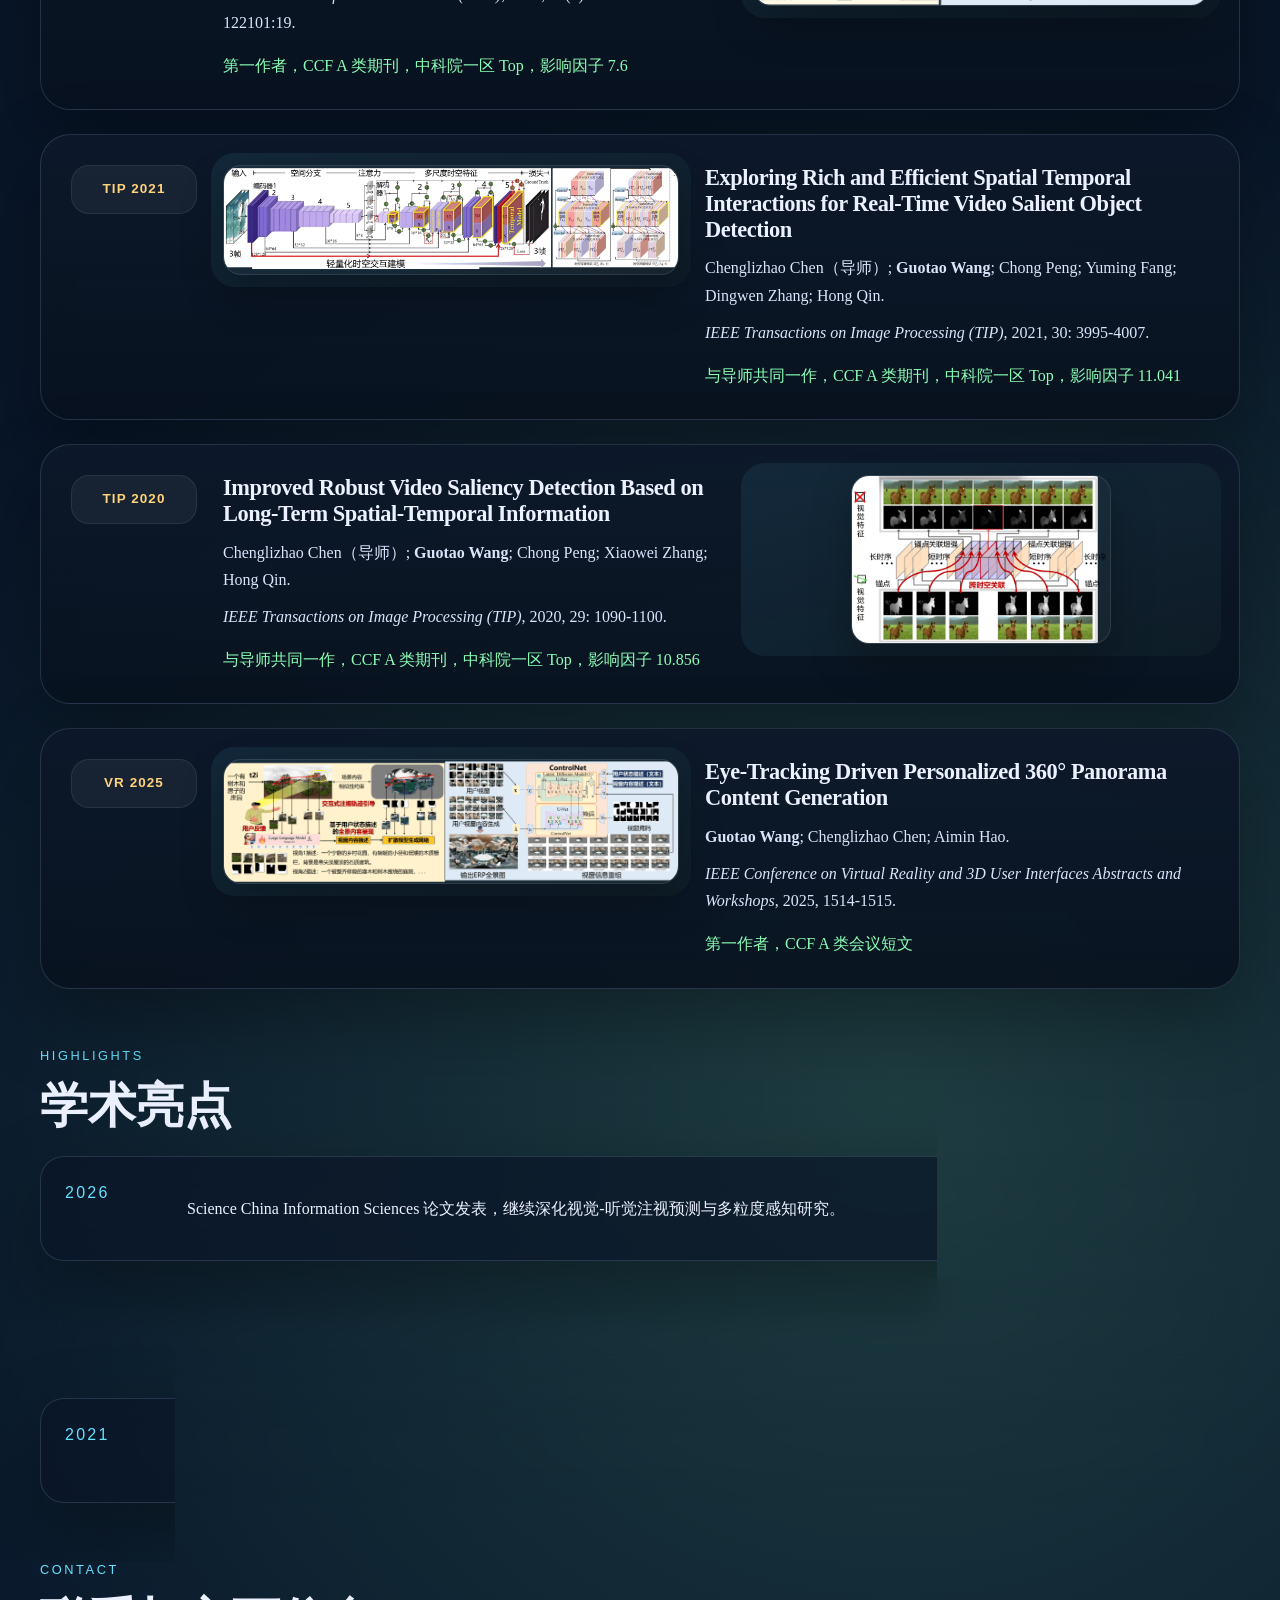
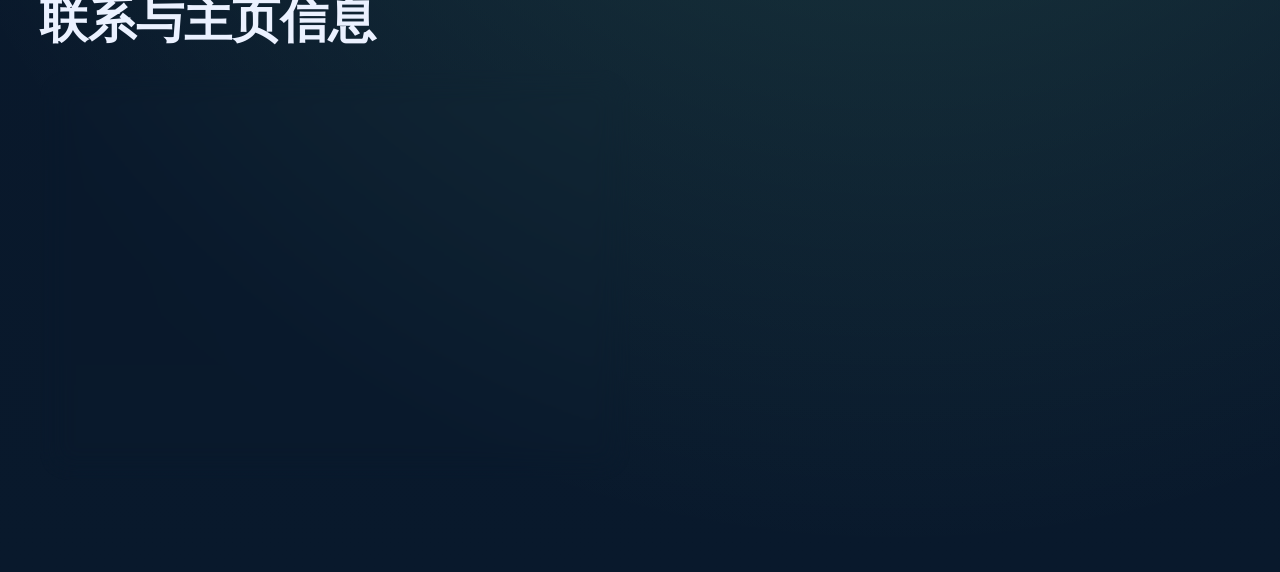
==== commit 6992822b: "Add files via upload" ====
--- a/index.html
+++ b/index.html
@@ -78,15 +78,12 @@
             </ul>
           </div>
 
-          <div class="panel-card statement">
-            <p class="quote-mark">“</p>
-            <p>
-              Building intelligent systems that understand how humans perceive, attend,
-              and act in complex immersive environments.
-            </p>
-          </div>
-        </aside>
-      </div>
+          <div class="panel-card statement">
+            <p class="quote-mark">Research</p>
+            <p>Immersive intelligence, cognitive behavior modeling, and panoramic vision.</p>
+          </div>
+        </aside>
+      </div>
     </header>
 
     <main>
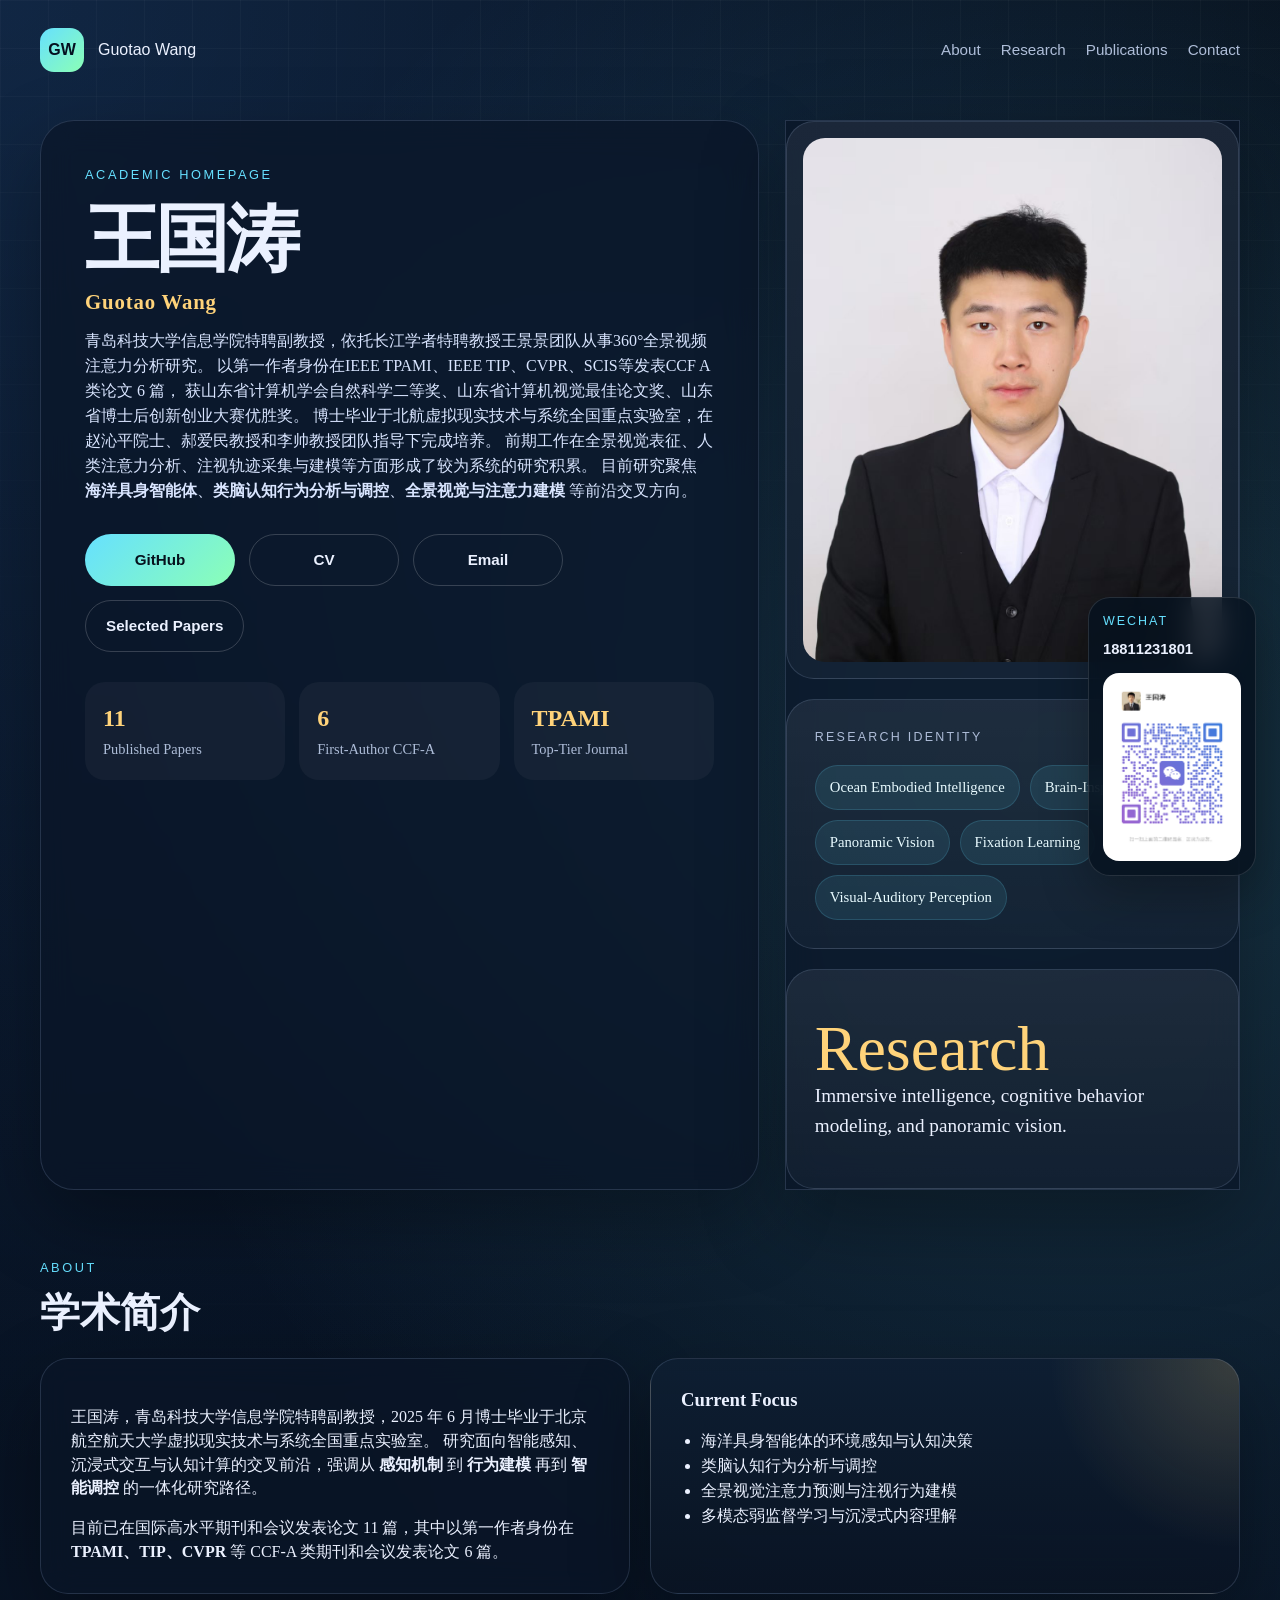
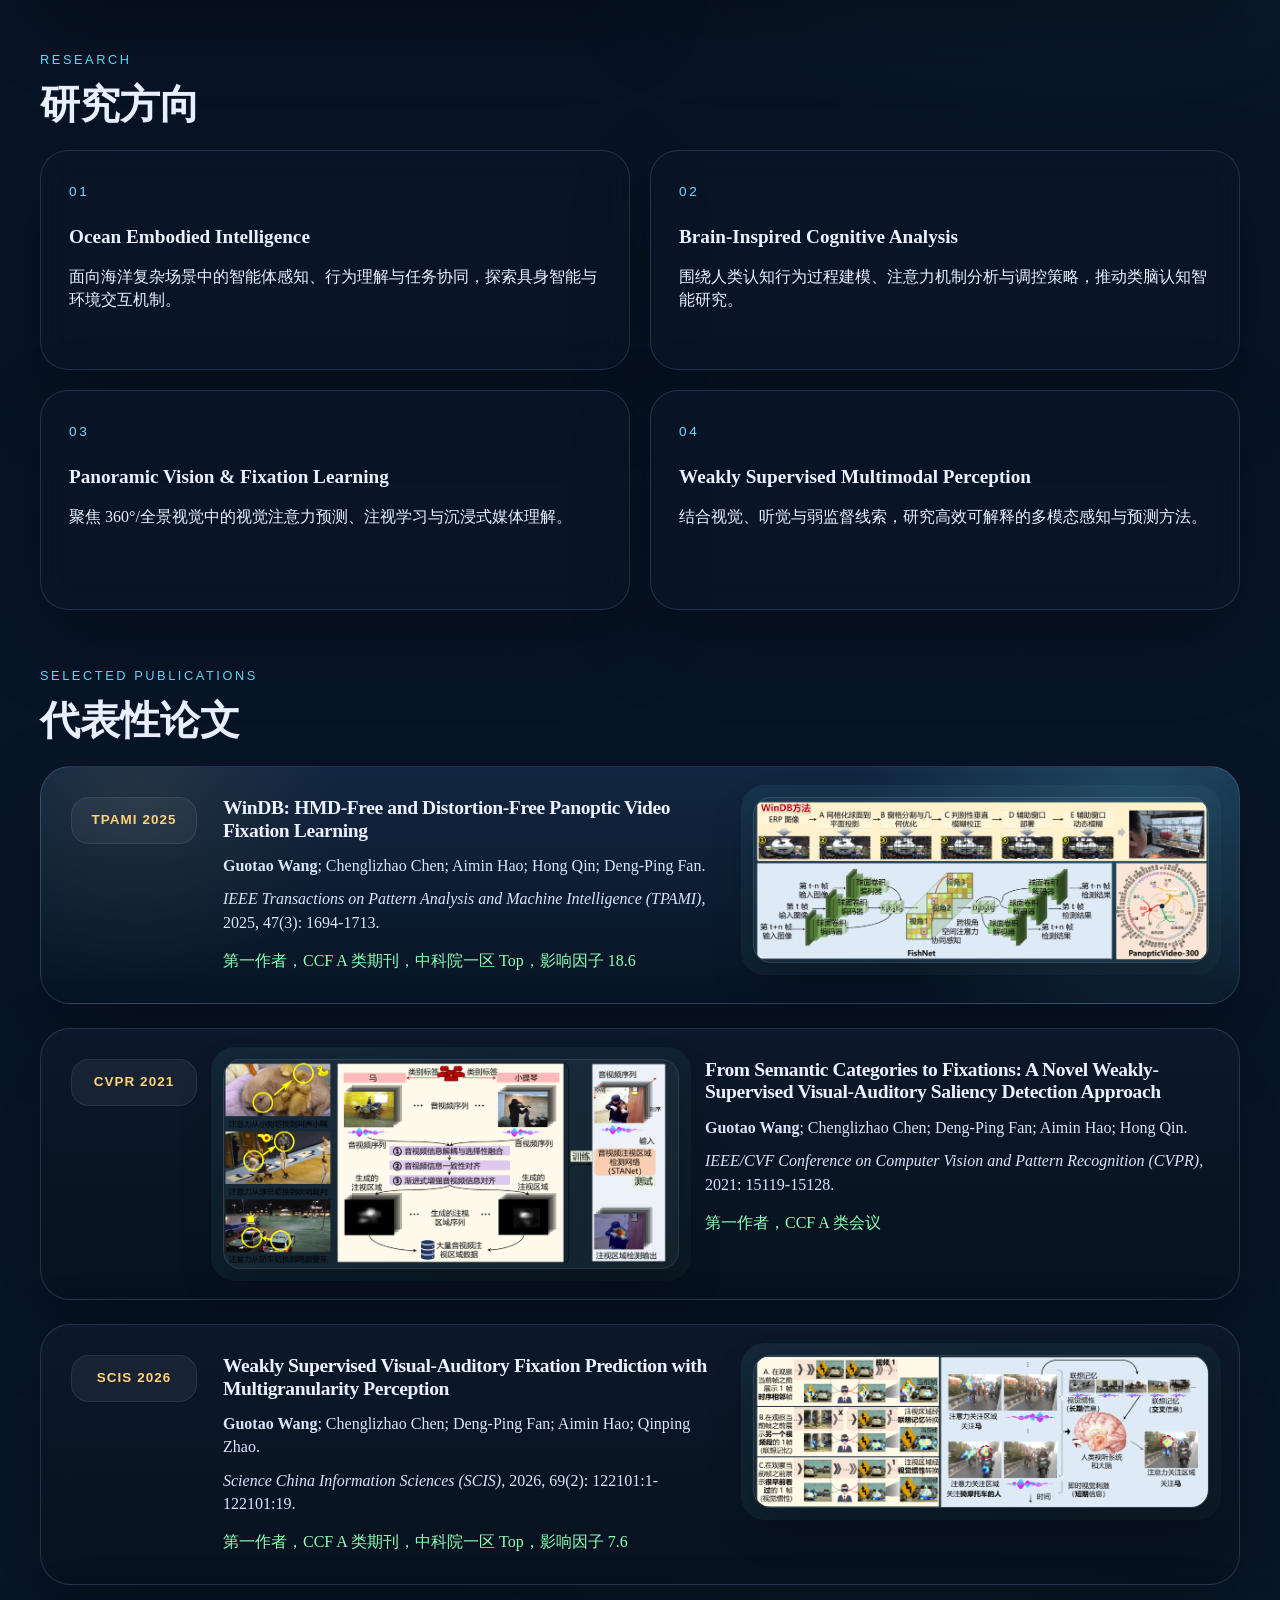
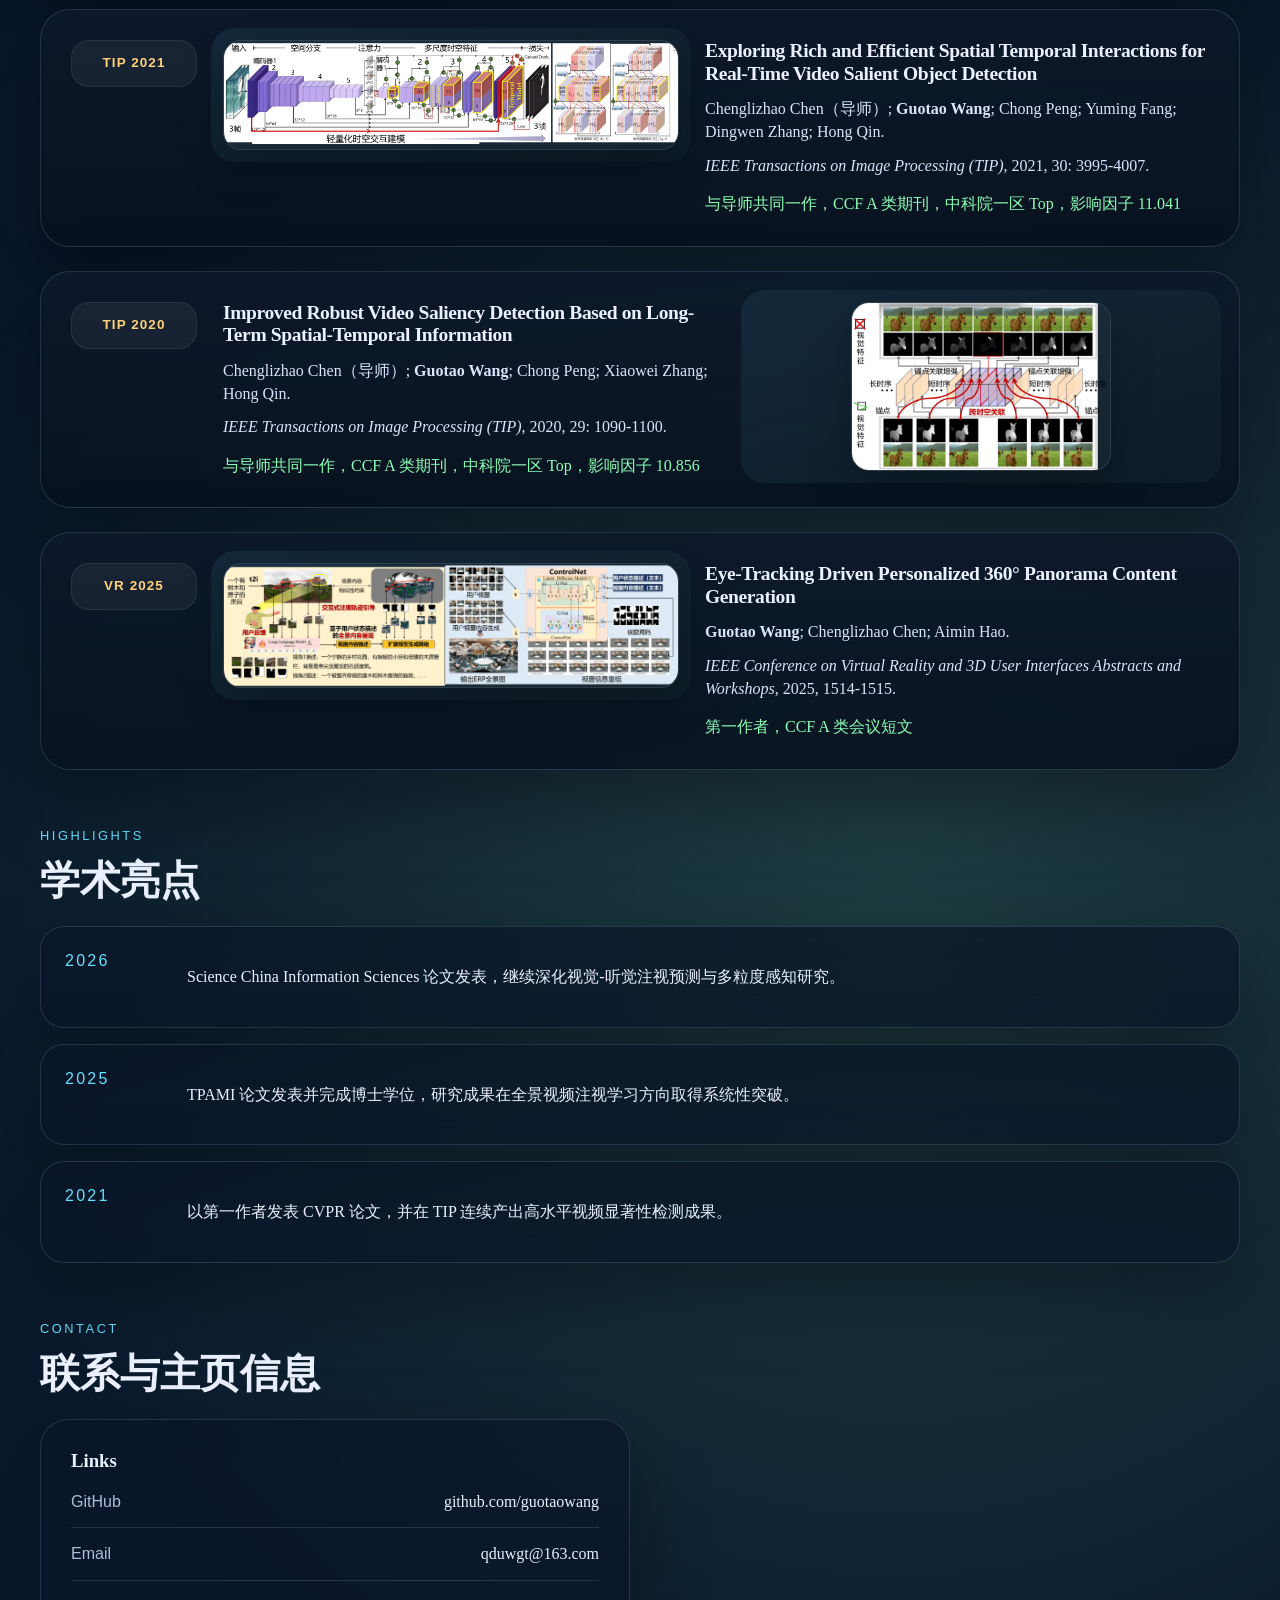
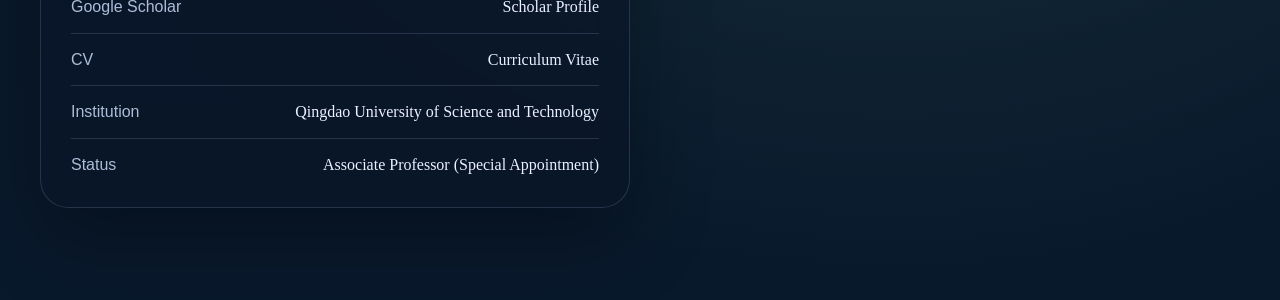
==== commit f93e257f: "Update index.html" ====
--- a/index.html
+++ b/index.html
@@ -35,7 +35,12 @@
             <span>Guotao Wang</span>
           </h1>
           <p class="lead">
-            青岛科技大学信息学院特聘副教授。2025 年 6 月博士毕业于北京航空航天大学虚拟现实技术与系统全国重点实验室，研究聚焦
+            青岛科技大学信息学院特聘副教授，依托长江学者特聘教授王景景团队从事360°全景视频注意力分析研究。
+            以第一作者身份在IEEE TPAMI、IEEE TIP、CVPR、SCIS等发表CCF A类论文 6 篇，
+            获山东省计算机学会自然科学二等奖、山东省计算机视觉最佳论文奖、山东省博士后创新创业大赛优胜奖。
+            博士毕业于北航虚拟现实技术与系统全国重点实验室，在赵沁平院士、郝爱民教授和李帅教授团队指导下完成培养。
+            前期工作在全景视觉表征、人类注意力分析、注视轨迹采集与建模等方面形成了较为系统的研究积累。
+            目前研究聚焦
             <strong>海洋具身智能体</strong>、<strong>类脑认知行为分析与调控</strong>、<strong>全景视觉与注意力建模</strong> 等前沿交叉方向。
           </p>
 
@@ -78,12 +83,12 @@
             </ul>
           </div>
 
-          <div class="panel-card statement">
-            <p class="quote-mark">Research</p>
-            <p>Immersive intelligence, cognitive behavior modeling, and panoramic vision.</p>
-          </div>
-        </aside>
-      </div>
+          <div class="panel-card statement">
+            <p class="quote-mark">Research</p>
+            <p>Immersive intelligence, cognitive behavior modeling, and panoramic vision.</p>
+          </div>
+        </aside>
+      </div>
     </header>
 
     <main>
@@ -152,97 +157,97 @@
           <h2>代表性论文</h2>
         </div>
 
-        <div class="pub-list">
-          <article class="publication featured">
-            <div class="pub-badge">TPAMI 2025</div>
-            <div class="pub-layout">
-              <div class="pub-body">
-                <h3>WinDB: HMD-Free and Distortion-Free Panoptic Video Fixation Learning</h3>
-                <p class="authors"><strong>Guotao Wang</strong>; Chenglizhao Chen; Aimin Hao; Hong Qin; Deng-Ping Fan.</p>
-                <p class="venue"><em>IEEE Transactions on Pattern Analysis and Machine Intelligence (TPAMI)</em>, 2025, 47(3): 1694-1713.</p>
-                <p class="notes">第一作者，CCF A 类期刊，中科院一区 Top，影响因子 18.6</p>
-              </div>
-              <div class="pub-media">
-                <img class="paper-figure" src="./assets/papers/tpami-2025.png" alt="TPAMI 2025 paper figure" />
-              </div>
-            </div>
-          </article>
-
-          <article class="publication">
-            <div class="pub-badge">CVPR 2021</div>
-            <div class="pub-layout">
-              <div class="pub-body">
-                <h3>From Semantic Categories to Fixations: A Novel Weakly-Supervised Visual-Auditory Saliency Detection Approach</h3>
-                <p class="authors"><strong>Guotao Wang</strong>; Chenglizhao Chen; Deng-Ping Fan; Aimin Hao; Hong Qin.</p>
-                <p class="venue"><em>IEEE/CVF Conference on Computer Vision and Pattern Recognition (CVPR)</em>, 2021: 15119-15128.</p>
-                <p class="notes">第一作者，CCF A 类会议</p>
-              </div>
-              <div class="pub-media">
-                <img class="paper-figure" src="./assets/papers/cvpr-2021.png" alt="CVPR 2021 paper figure" />
-              </div>
-            </div>
-          </article>
-
-          <article class="publication">
-            <div class="pub-badge">SCIS 2026</div>
-            <div class="pub-layout">
-              <div class="pub-body">
-                <h3>Weakly Supervised Visual-Auditory Fixation Prediction with Multigranularity Perception</h3>
-                <p class="authors"><strong>Guotao Wang</strong>; Chenglizhao Chen; Deng-Ping Fan; Aimin Hao; Qinping Zhao.</p>
-                <p class="venue"><em>Science China Information Sciences (SCIS)</em>, 2026, 69(2): 122101:1-122101:19.</p>
-                <p class="notes">第一作者，CCF A 类期刊，中科院一区 Top，影响因子 7.6</p>
-              </div>
-              <div class="pub-media">
-                <img class="paper-figure" src="./assets/papers/scis-2026.png" alt="SCIS 2026 paper figure" />
-              </div>
-            </div>
-          </article>
-
-          <article class="publication">
-            <div class="pub-badge">TIP 2021</div>
-            <div class="pub-layout">
-              <div class="pub-body">
-                <h3>Exploring Rich and Efficient Spatial Temporal Interactions for Real-Time Video Salient Object Detection</h3>
-                <p class="authors">Chenglizhao Chen（导师）; <strong>Guotao Wang</strong>; Chong Peng; Yuming Fang; Dingwen Zhang; Hong Qin.</p>
-                <p class="venue"><em>IEEE Transactions on Image Processing (TIP)</em>, 2021, 30: 3995-4007.</p>
-                <p class="notes">与导师共同一作，CCF A 类期刊，中科院一区 Top，影响因子 11.041</p>
-              </div>
-              <div class="pub-media">
-                <img class="paper-figure" src="./assets/papers/tip-2021.png" alt="TIP 2021 paper figure" />
-              </div>
-            </div>
-          </article>
-
-          <article class="publication">
-            <div class="pub-badge">TIP 2020</div>
-            <div class="pub-layout">
-              <div class="pub-body">
-                <h3>Improved Robust Video Saliency Detection Based on Long-Term Spatial-Temporal Information</h3>
-                <p class="authors">Chenglizhao Chen（导师）; <strong>Guotao Wang</strong>; Chong Peng; Xiaowei Zhang; Hong Qin.</p>
-                <p class="venue"><em>IEEE Transactions on Image Processing (TIP)</em>, 2020, 29: 1090-1100.</p>
-                <p class="notes">与导师共同一作，CCF A 类期刊，中科院一区 Top，影响因子 10.856</p>
-              </div>
-              <div class="pub-media pub-media--narrow">
-                <img class="paper-figure paper-figure--half" src="./assets/papers/tip-2020.png" alt="TIP 2020 paper figure" />
-              </div>
-            </div>
-          </article>
-
-          <article class="publication">
-            <div class="pub-badge">VR 2025</div>
-            <div class="pub-layout">
-              <div class="pub-body">
-                <h3>Eye-Tracking Driven Personalized 360° Panorama Content Generation</h3>
-                <p class="authors"><strong>Guotao Wang</strong>; Chenglizhao Chen; Aimin Hao.</p>
-                <p class="venue"><em>IEEE Conference on Virtual Reality and 3D User Interfaces Abstracts and Workshops</em>, 2025, 1514-1515.</p>
-                <p class="notes">第一作者，CCF A 类会议短文</p>
-              </div>
-              <div class="pub-media">
-                <img class="paper-figure" src="./assets/papers/vr-2025.png" alt="VR 2025 paper figure" />
-              </div>
-            </div>
-          </article>
-        </div>
+        <div class="pub-list">
+          <article class="publication featured">
+            <div class="pub-badge">TPAMI 2025</div>
+            <div class="pub-layout">
+              <div class="pub-body">
+                <h3>WinDB: HMD-Free and Distortion-Free Panoptic Video Fixation Learning</h3>
+                <p class="authors"><strong>Guotao Wang</strong>; Chenglizhao Chen; Aimin Hao; Hong Qin; Deng-Ping Fan.</p>
+                <p class="venue"><em>IEEE Transactions on Pattern Analysis and Machine Intelligence (TPAMI)</em>, 2025, 47(3): 1694-1713.</p>
+                <p class="notes">第一作者，CCF A 类期刊，中科院一区 Top，影响因子 18.6</p>
+              </div>
+              <div class="pub-media">
+                <img class="paper-figure" src="./assets/papers/tpami-2025.png" alt="TPAMI 2025 paper figure" />
+              </div>
+            </div>
+          </article>
+
+          <article class="publication">
+            <div class="pub-badge">CVPR 2021</div>
+            <div class="pub-layout">
+              <div class="pub-body">
+                <h3>From Semantic Categories to Fixations: A Novel Weakly-Supervised Visual-Auditory Saliency Detection Approach</h3>
+                <p class="authors"><strong>Guotao Wang</strong>; Chenglizhao Chen; Deng-Ping Fan; Aimin Hao; Hong Qin.</p>
+                <p class="venue"><em>IEEE/CVF Conference on Computer Vision and Pattern Recognition (CVPR)</em>, 2021: 15119-15128.</p>
+                <p class="notes">第一作者，CCF A 类会议</p>
+              </div>
+              <div class="pub-media">
+                <img class="paper-figure" src="./assets/papers/cvpr-2021.png" alt="CVPR 2021 paper figure" />
+              </div>
+            </div>
+          </article>
+
+          <article class="publication">
+            <div class="pub-badge">SCIS 2026</div>
+            <div class="pub-layout">
+              <div class="pub-body">
+                <h3>Weakly Supervised Visual-Auditory Fixation Prediction with Multigranularity Perception</h3>
+                <p class="authors"><strong>Guotao Wang</strong>; Chenglizhao Chen; Deng-Ping Fan; Aimin Hao; Qinping Zhao.</p>
+                <p class="venue"><em>Science China Information Sciences (SCIS)</em>, 2026, 69(2): 122101:1-122101:19.</p>
+                <p class="notes">第一作者，CCF A 类期刊，中科院一区 Top，影响因子 7.6</p>
+              </div>
+              <div class="pub-media">
+                <img class="paper-figure" src="./assets/papers/scis-2026.png" alt="SCIS 2026 paper figure" />
+              </div>
+            </div>
+          </article>
+
+          <article class="publication">
+            <div class="pub-badge">TIP 2021</div>
+            <div class="pub-layout">
+              <div class="pub-body">
+                <h3>Exploring Rich and Efficient Spatial Temporal Interactions for Real-Time Video Salient Object Detection</h3>
+                <p class="authors">Chenglizhao Chen（导师）; <strong>Guotao Wang</strong>; Chong Peng; Yuming Fang; Dingwen Zhang; Hong Qin.</p>
+                <p class="venue"><em>IEEE Transactions on Image Processing (TIP)</em>, 2021, 30: 3995-4007.</p>
+                <p class="notes">与导师共同一作，CCF A 类期刊，中科院一区 Top，影响因子 11.041</p>
+              </div>
+              <div class="pub-media">
+                <img class="paper-figure" src="./assets/papers/tip-2021.png" alt="TIP 2021 paper figure" />
+              </div>
+            </div>
+          </article>
+
+          <article class="publication">
+            <div class="pub-badge">TIP 2020</div>
+            <div class="pub-layout">
+              <div class="pub-body">
+                <h3>Improved Robust Video Saliency Detection Based on Long-Term Spatial-Temporal Information</h3>
+                <p class="authors">Chenglizhao Chen（导师）; <strong>Guotao Wang</strong>; Chong Peng; Xiaowei Zhang; Hong Qin.</p>
+                <p class="venue"><em>IEEE Transactions on Image Processing (TIP)</em>, 2020, 29: 1090-1100.</p>
+                <p class="notes">与导师共同一作，CCF A 类期刊，中科院一区 Top，影响因子 10.856</p>
+              </div>
+              <div class="pub-media pub-media--narrow">
+                <img class="paper-figure paper-figure--half" src="./assets/papers/tip-2020.png" alt="TIP 2020 paper figure" />
+              </div>
+            </div>
+          </article>
+
+          <article class="publication">
+            <div class="pub-badge">VR 2025</div>
+            <div class="pub-layout">
+              <div class="pub-body">
+                <h3>Eye-Tracking Driven Personalized 360° Panorama Content Generation</h3>
+                <p class="authors"><strong>Guotao Wang</strong>; Chenglizhao Chen; Aimin Hao.</p>
+                <p class="venue"><em>IEEE Conference on Virtual Reality and 3D User Interfaces Abstracts and Workshops</em>, 2025, 1514-1515.</p>
+                <p class="notes">第一作者，CCF A 类会议短文</p>
+              </div>
+              <div class="pub-media">
+                <img class="paper-figure" src="./assets/papers/vr-2025.png" alt="VR 2025 paper figure" />
+              </div>
+            </div>
+          </article>
+        </div>
       </section>
 
       <section class="section">
@@ -266,32 +271,32 @@
         </div>
       </section>
 
-      <section class="section contact-section" id="contact">
-        <div class="section-heading">
-          <p class="section-kicker">Contact</p>
+      <section class="section contact-section" id="contact">
+        <div class="section-heading">
+          <p class="section-kicker">Contact</p>
           <h2>联系与主页信息</h2>
         </div>
-        <div class="content-grid two-columns">
-          <div class="card">
-            <h3>Links</h3>
-            <ul class="contact-list">
-              <li><span>GitHub</span><a href="https://github.com/guotaowang" target="_blank" rel="noreferrer">github.com/guotaowang</a></li>
-              <li><span>Email</span><a href="mailto:qduwgt@163.com">qduwgt@163.com</a></li>
-              <li><span>Google Scholar</span><a href="https://scholar.google.com/citations?user=eJIysC8AAAAJ&hl=zh-CN" target="_blank" rel="noreferrer">Scholar Profile</a></li>
-              <li><span>CV</span><a href="./cv.html">Curriculum Vitae</a></li>
-              <li><span>Institution</span><span>Qingdao University of Science and Technology</span></li>
-              <li><span>Status</span><span>Associate Professor (Special Appointment)</span></li>
-            </ul>
-          </div>
-        </div>
-      </section>
-    </main>
-
-    <aside class="wechat-float-card">
-      <p class="wechat-label">WeChat</p>
-      <p class="wechat-id">18811231801</p>
-      <img class="wechat-qr" src="./assets/wechat-qr.png" alt="WeChat QR code for Guotao Wang" />
-    </aside>
-  </div>
-</body>
-</html>
+        <div class="content-grid two-columns">
+          <div class="card">
+            <h3>Links</h3>
+            <ul class="contact-list">
+              <li><span>GitHub</span><a href="https://github.com/guotaowang" target="_blank" rel="noreferrer">github.com/guotaowang</a></li>
+              <li><span>Email</span><a href="mailto:qduwgt@163.com">qduwgt@163.com</a></li>
+              <li><span>Google Scholar</span><a href="https://scholar.google.com/citations?user=eJIysC8AAAAJ&hl=zh-CN" target="_blank" rel="noreferrer">Scholar Profile</a></li>
+              <li><span>CV</span><a href="./cv.html">Curriculum Vitae</a></li>
+              <li><span>Institution</span><span>Qingdao University of Science and Technology</span></li>
+              <li><span>Status</span><span>Associate Professor (Special Appointment)</span></li>
+            </ul>
+          </div>
+        </div>
+      </section>
+    </main>
+
+    <aside class="wechat-float-card">
+      <p class="wechat-label">WeChat</p>
+      <p class="wechat-id">18811231801</p>
+      <img class="wechat-qr" src="./assets/wechat-qr.png" alt="WeChat QR code for Guotao Wang" />
+    </aside>
+  </div>
+</body>
+</html>
--- a/style.css
+++ b/style.css
@@ -20,7 +20,7 @@
   scroll-behavior: smooth;
 }
 
-body {
+body {
   margin: 0;
   color: var(--text);
   background:
@@ -29,8 +29,8 @@
     radial-gradient(circle at 70% 80%, rgba(139, 255, 182, 0.16), transparent 24%),
     linear-gradient(180deg, #050b15 0%, #081426 35%, #09192c 100%);
   font-family: "Iowan Old Style", "Palatino Linotype", "Noto Serif SC", "Source Han Serif SC", "Songti SC", serif;
-  line-height: 1.7;
-}
+  line-height: 1.56;
+}
 
 body::before {
   content: "";
@@ -162,25 +162,25 @@
   line-height: 1.15;
 }
 
-h1 {
-  font-size: clamp(3rem, 7vw, 5.5rem);
-  letter-spacing: -0.05em;
-  margin-bottom: 20px;
-}
-
-h1 span {
-  display: block;
-  font-size: clamp(1.2rem, 2vw, 1.6rem);
-  letter-spacing: 0.04em;
-  color: var(--accent-warm);
-  margin-top: 12px;
-}
-
-.lead {
-  max-width: 720px;
-  font-size: 1.08rem;
-  color: #d9e5ff;
-}
+h1 {
+  font-size: clamp(2.6rem, 6vw, 4.6rem);
+  letter-spacing: -0.05em;
+  margin-bottom: 16px;
+}
+
+h1 span {
+  display: block;
+  font-size: clamp(1.02rem, 1.7vw, 1.3rem);
+  letter-spacing: 0.04em;
+  color: var(--accent-warm);
+  margin-top: 8px;
+}
+
+.lead {
+  max-width: 720px;
+  font-size: 1rem;
+  color: #d9e5ff;
+}
 
 .hero-actions {
   display: flex;
@@ -320,9 +320,9 @@
   margin-bottom: 22px;
 }
 
-h2 {
-  font-size: clamp(2rem, 4vw, 3rem);
-}
+h2 {
+  font-size: clamp(1.78rem, 3.2vw, 2.5rem);
+}
 
 .content-grid.two-columns,
 .research-grid {
@@ -374,10 +374,10 @@
   letter-spacing: 0.2em;
 }
 
-.research-card h3 {
-  margin-bottom: 14px;
-  font-size: 1.35rem;
-}
+.research-card h3 {
+  margin-bottom: 14px;
+  font-size: 1.2rem;
+}
 
 .pub-list {
   display: grid;
@@ -431,7 +431,7 @@
 
 .publication h3 {
   margin-bottom: 12px;
-  font-size: 1.4rem;
+  font-size: 1.22rem;
   letter-spacing: -0.02em;
 }
 
@@ -474,11 +474,13 @@
 .venue {
   color: #dae5fc;
   margin: 0 0 10px;
+  line-height: 1.46;
 }
 
 .notes {
   color: var(--accent-strong);
   margin: 6px 0 0;
+  line-height: 1.42;
 }
 
 .publication:nth-child(even) .pub-layout {
@@ -498,14 +500,21 @@
   gap: 16px;
 }
 
-.timeline-item {
-  display: grid;
-  grid-template-columns: 100px 1fr;
-  gap: 22px;
-  align-items: start;
-  border-radius: 24px;
-  padding: 22px 24px;
-}
+.timeline-item {
+  display: grid;
+  grid-template-columns: 100px 1fr;
+  gap: 22px;
+  align-items: start;
+  border-radius: 24px;
+  padding: 22px 24px;
+}
+
+.timeline-item p,
+.card p,
+.research-card p,
+.contact-list li {
+  line-height: 1.48;
+}
 
 .timeline-year {
   color: var(--accent);
@@ -660,12 +669,7 @@
   }
 
   h1 {
-    font-size: 2.6rem;
+    font-size: 2.2rem;
   }
 
-  .wechat-float-card {
-    position: static;
-    width: 100%;
-    margin-top: 28px;
-  }
-}
+}
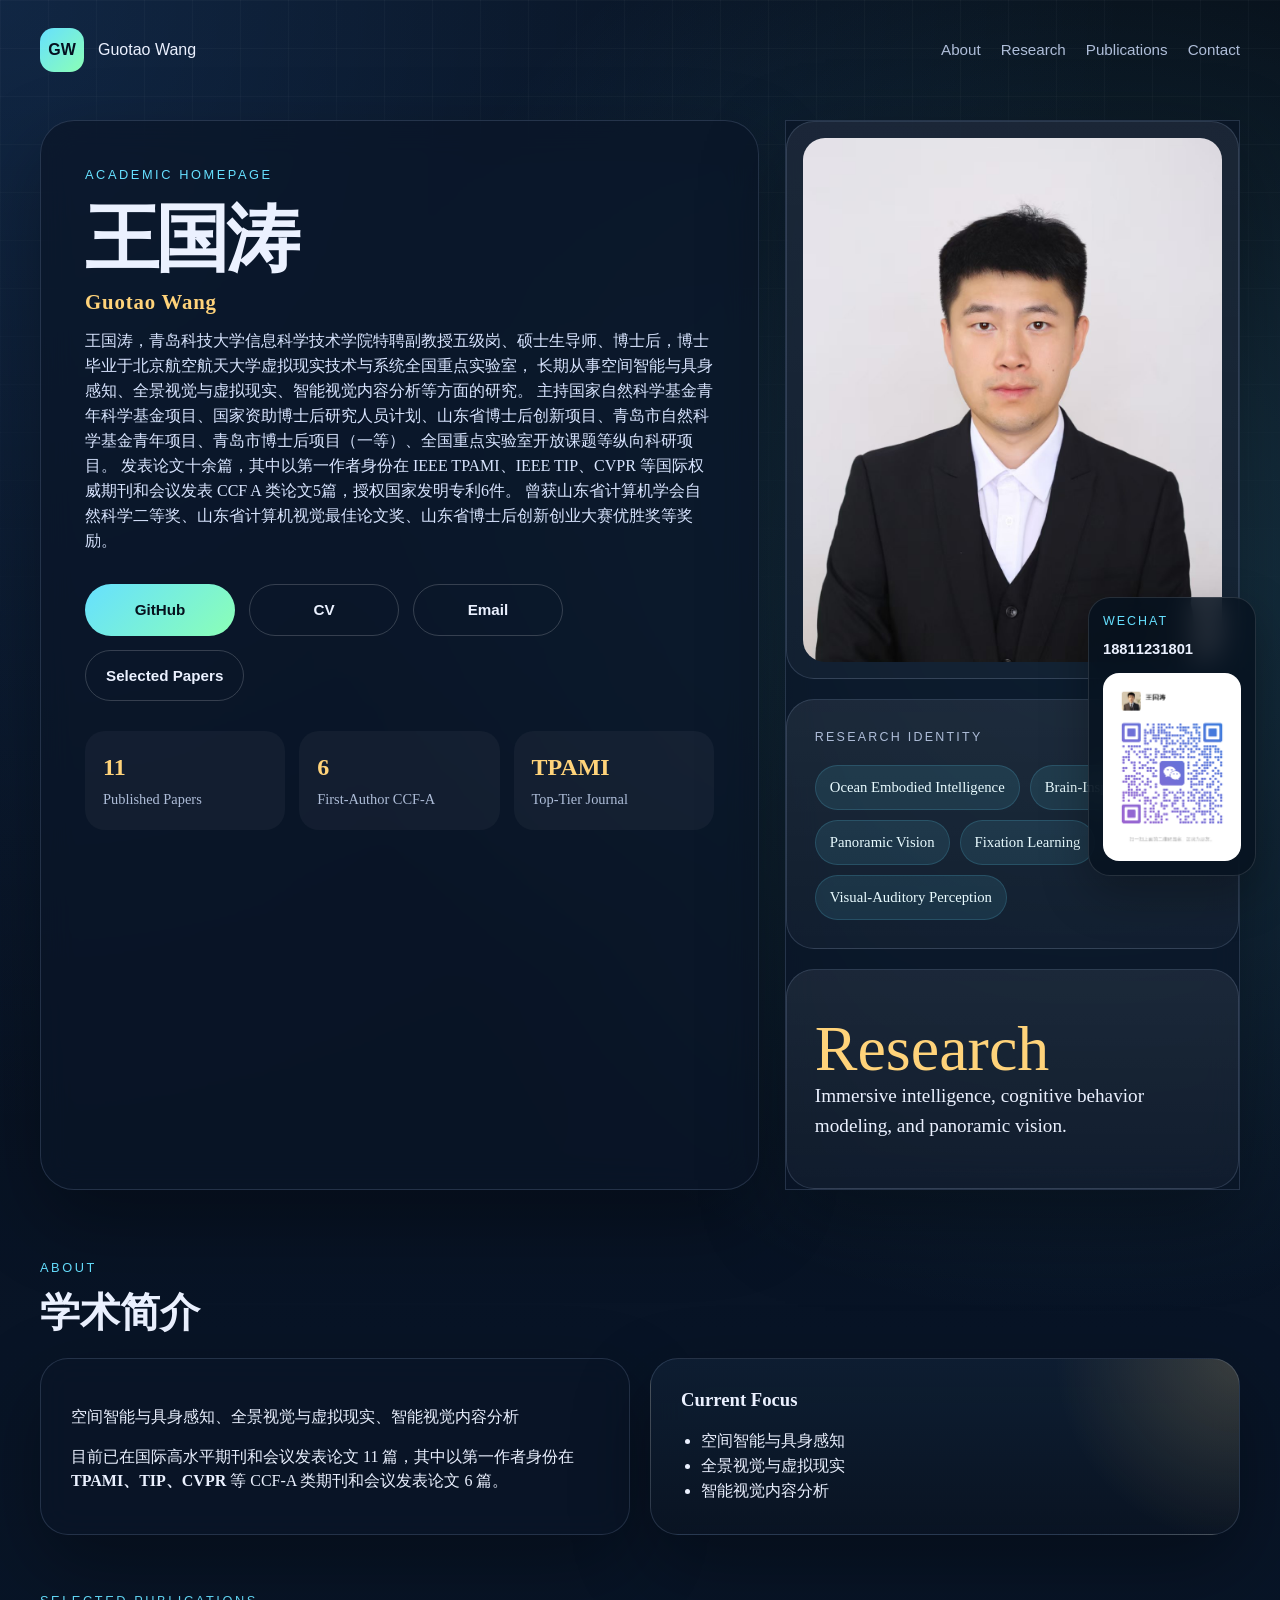
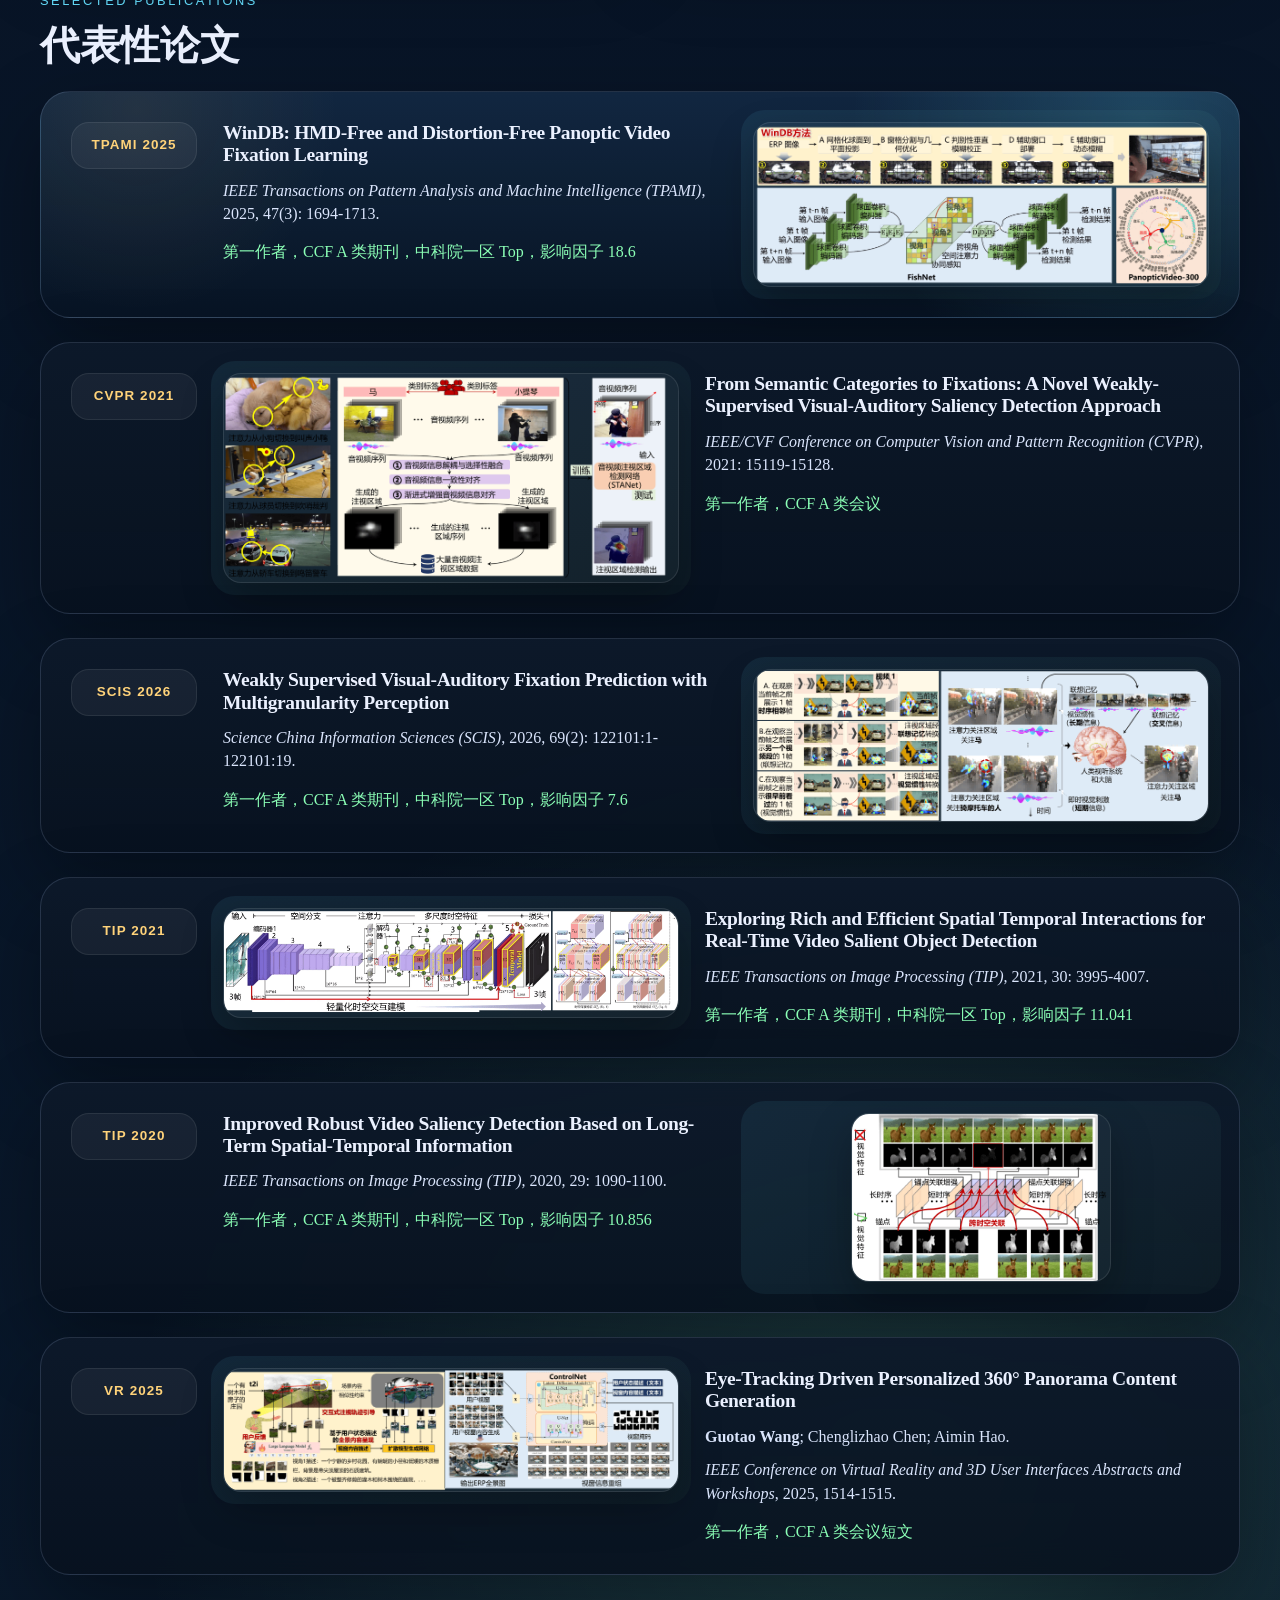
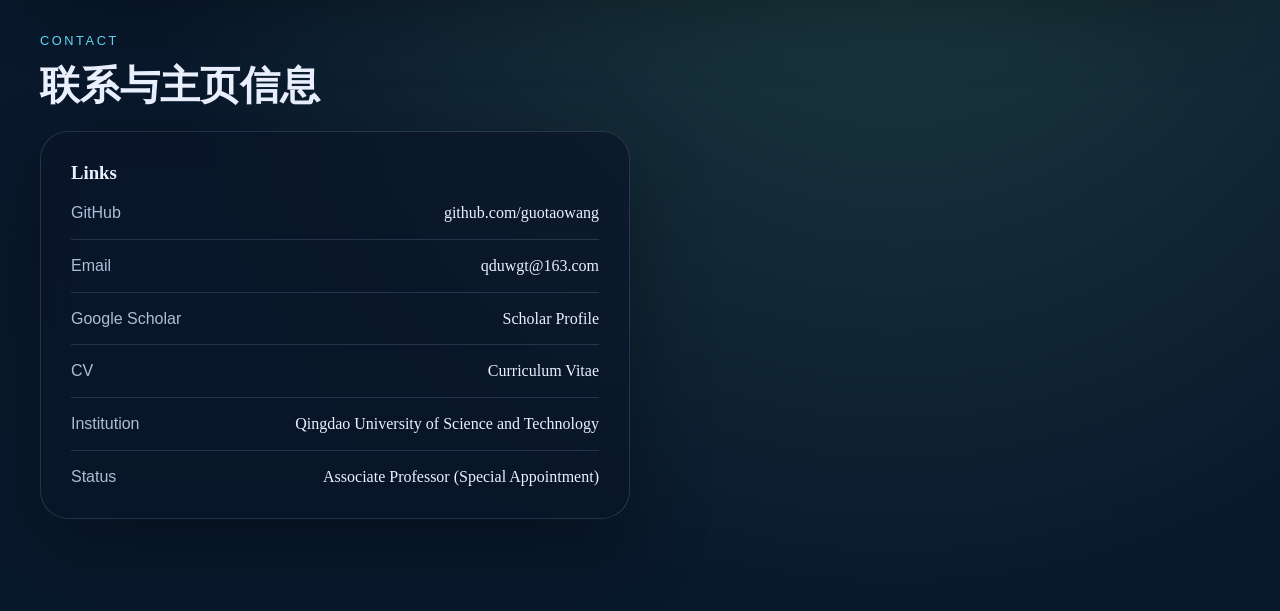
==== commit 94048031: "Update index.html" ====
--- a/index.html
+++ b/index.html
@@ -35,13 +35,11 @@
             <span>Guotao Wang</span>
           </h1>
           <p class="lead">
-            青岛科技大学信息学院特聘副教授，依托长江学者特聘教授王景景团队从事360°全景视频注意力分析研究。
-            以第一作者身份在IEEE TPAMI、IEEE TIP、CVPR、SCIS等发表CCF A类论文 6 篇，
-            获山东省计算机学会自然科学二等奖、山东省计算机视觉最佳论文奖、山东省博士后创新创业大赛优胜奖。
-            博士毕业于北航虚拟现实技术与系统全国重点实验室，在赵沁平院士、郝爱民教授和李帅教授团队指导下完成培养。
-            前期工作在全景视觉表征、人类注意力分析、注视轨迹采集与建模等方面形成了较为系统的研究积累。
-            目前研究聚焦
-            <strong>海洋具身智能体</strong>、<strong>类脑认知行为分析与调控</strong>、<strong>全景视觉与注意力建模</strong> 等前沿交叉方向。
+            王国涛，青岛科技大学信息科学技术学院特聘副教授五级岗、硕士生导师、博士后，博士毕业于北京航空航天大学虚拟现实技术与系统全国重点实验室，
+            长期从事空间智能与具身感知、全景视觉与虚拟现实、智能视觉内容分析等方面的研究。
+            主持国家自然科学基金青年科学基金项目、国家资助博士后研究人员计划、山东省博士后创新项目、青岛市自然科学基金青年项目、青岛市博士后项目（一等）、全国重点实验室开放课题等纵向科研项目。
+            发表论文十余篇，其中以第一作者身份在 IEEE TPAMI、IEEE TIP、CVPR 等国际权威期刊和会议发表 CCF A 类论文5篇，授权国家发明专利6件。
+            曾获山东省计算机学会自然科学二等奖、山东省计算机视觉最佳论文奖、山东省博士后创新创业大赛优胜奖等奖励。
           </p>
 
           <div class="hero-actions">
@@ -100,10 +98,7 @@
         <div class="content-grid two-columns">
           <div class="card">
             <p>
-              王国涛，青岛科技大学信息学院特聘副教授，2025 年 6 月博士毕业于北京航空航天大学虚拟现实技术与系统全国重点实验室。
-              研究面向智能感知、沉浸式交互与认知计算的交叉前沿，强调从
-              <strong>感知机制</strong> 到 <strong>行为建模</strong> 再到 <strong>智能调控</strong>
-              的一体化研究路径。
+              空间智能与具身感知、全景视觉与虚拟现实、智能视觉内容分析
             </p>
             <p>
               目前已在国际高水平期刊和会议发表论文 11 篇，其中以第一作者身份在
@@ -113,44 +108,14 @@
           <div class="card emphasis">
             <h3>Current Focus</h3>
             <ul class="focus-list">
-              <li>海洋具身智能体的环境感知与认知决策</li>
-              <li>类脑认知行为分析与调控</li>
-              <li>全景视觉注意力预测与注视行为建模</li>
-              <li>多模态弱监督学习与沉浸式内容理解</li>
+              <li>空间智能与具身感知</li>
+              <li>全景视觉与虚拟现实</li>
+              <li>智能视觉内容分析</li>
             </ul>
           </div>
         </div>
       </section>
-
-      <section class="section" id="research">
-        <div class="section-heading">
-          <p class="section-kicker">Research</p>
-          <h2>研究方向</h2>
-        </div>
-        <div class="research-grid">
-          <article class="research-card">
-            <span class="card-index">01</span>
-            <h3>Ocean Embodied Intelligence</h3>
-            <p>面向海洋复杂场景中的智能体感知、行为理解与任务协同，探索具身智能与环境交互机制。</p>
-          </article>
-          <article class="research-card">
-            <span class="card-index">02</span>
-            <h3>Brain-Inspired Cognitive Analysis</h3>
-            <p>围绕人类认知行为过程建模、注意力机制分析与调控策略，推动类脑认知智能研究。</p>
-          </article>
-          <article class="research-card">
-            <span class="card-index">03</span>
-            <h3>Panoramic Vision & Fixation Learning</h3>
-            <p>聚焦 360°/全景视觉中的视觉注意力预测、注视学习与沉浸式媒体理解。</p>
-          </article>
-          <article class="research-card">
-            <span class="card-index">04</span>
-            <h3>Weakly Supervised Multimodal Perception</h3>
-            <p>结合视觉、听觉与弱监督线索，研究高效可解释的多模态感知与预测方法。</p>
-          </article>
-        </div>
-      </section>
-
+      
       <section class="section" id="publications">
         <div class="section-heading">
           <p class="section-kicker">Selected Publications</p>
@@ -163,7 +128,6 @@
             <div class="pub-layout">
               <div class="pub-body">
                 <h3>WinDB: HMD-Free and Distortion-Free Panoptic Video Fixation Learning</h3>
-                <p class="authors"><strong>Guotao Wang</strong>; Chenglizhao Chen; Aimin Hao; Hong Qin; Deng-Ping Fan.</p>
                 <p class="venue"><em>IEEE Transactions on Pattern Analysis and Machine Intelligence (TPAMI)</em>, 2025, 47(3): 1694-1713.</p>
                 <p class="notes">第一作者，CCF A 类期刊，中科院一区 Top，影响因子 18.6</p>
               </div>
@@ -178,7 +142,6 @@
             <div class="pub-layout">
               <div class="pub-body">
                 <h3>From Semantic Categories to Fixations: A Novel Weakly-Supervised Visual-Auditory Saliency Detection Approach</h3>
-                <p class="authors"><strong>Guotao Wang</strong>; Chenglizhao Chen; Deng-Ping Fan; Aimin Hao; Hong Qin.</p>
                 <p class="venue"><em>IEEE/CVF Conference on Computer Vision and Pattern Recognition (CVPR)</em>, 2021: 15119-15128.</p>
                 <p class="notes">第一作者，CCF A 类会议</p>
               </div>
@@ -193,7 +156,6 @@
             <div class="pub-layout">
               <div class="pub-body">
                 <h3>Weakly Supervised Visual-Auditory Fixation Prediction with Multigranularity Perception</h3>
-                <p class="authors"><strong>Guotao Wang</strong>; Chenglizhao Chen; Deng-Ping Fan; Aimin Hao; Qinping Zhao.</p>
                 <p class="venue"><em>Science China Information Sciences (SCIS)</em>, 2026, 69(2): 122101:1-122101:19.</p>
                 <p class="notes">第一作者，CCF A 类期刊，中科院一区 Top，影响因子 7.6</p>
               </div>
@@ -208,9 +170,8 @@
             <div class="pub-layout">
               <div class="pub-body">
                 <h3>Exploring Rich and Efficient Spatial Temporal Interactions for Real-Time Video Salient Object Detection</h3>
-                <p class="authors">Chenglizhao Chen（导师）; <strong>Guotao Wang</strong>; Chong Peng; Yuming Fang; Dingwen Zhang; Hong Qin.</p>
                 <p class="venue"><em>IEEE Transactions on Image Processing (TIP)</em>, 2021, 30: 3995-4007.</p>
-                <p class="notes">与导师共同一作，CCF A 类期刊，中科院一区 Top，影响因子 11.041</p>
+                <p class="notes">第一作者，CCF A 类期刊，中科院一区 Top，影响因子 11.041</p>
               </div>
               <div class="pub-media">
                 <img class="paper-figure" src="./assets/papers/tip-2021.png" alt="TIP 2021 paper figure" />
@@ -223,9 +184,8 @@
             <div class="pub-layout">
               <div class="pub-body">
                 <h3>Improved Robust Video Saliency Detection Based on Long-Term Spatial-Temporal Information</h3>
-                <p class="authors">Chenglizhao Chen（导师）; <strong>Guotao Wang</strong>; Chong Peng; Xiaowei Zhang; Hong Qin.</p>
                 <p class="venue"><em>IEEE Transactions on Image Processing (TIP)</em>, 2020, 29: 1090-1100.</p>
-                <p class="notes">与导师共同一作，CCF A 类期刊，中科院一区 Top，影响因子 10.856</p>
+                <p class="notes">第一作者，CCF A 类期刊，中科院一区 Top，影响因子 10.856</p>
               </div>
               <div class="pub-media pub-media--narrow">
                 <img class="paper-figure paper-figure--half" src="./assets/papers/tip-2020.png" alt="TIP 2020 paper figure" />
@@ -247,27 +207,6 @@
               </div>
             </div>
           </article>
-        </div>
-      </section>
-
-      <section class="section">
-        <div class="section-heading">
-          <p class="section-kicker">Highlights</p>
-          <h2>学术亮点</h2>
-        </div>
-        <div class="timeline">
-          <div class="timeline-item">
-            <span class="timeline-year">2026</span>
-            <p>Science China Information Sciences 论文发表，继续深化视觉-听觉注视预测与多粒度感知研究。</p>
-          </div>
-          <div class="timeline-item">
-            <span class="timeline-year">2025</span>
-            <p>TPAMI 论文发表并完成博士学位，研究成果在全景视频注视学习方向取得系统性突破。</p>
-          </div>
-          <div class="timeline-item">
-            <span class="timeline-year">2021</span>
-            <p>以第一作者发表 CVPR 论文，并在 TIP 连续产出高水平视频显著性检测成果。</p>
-          </div>
         </div>
       </section>
 
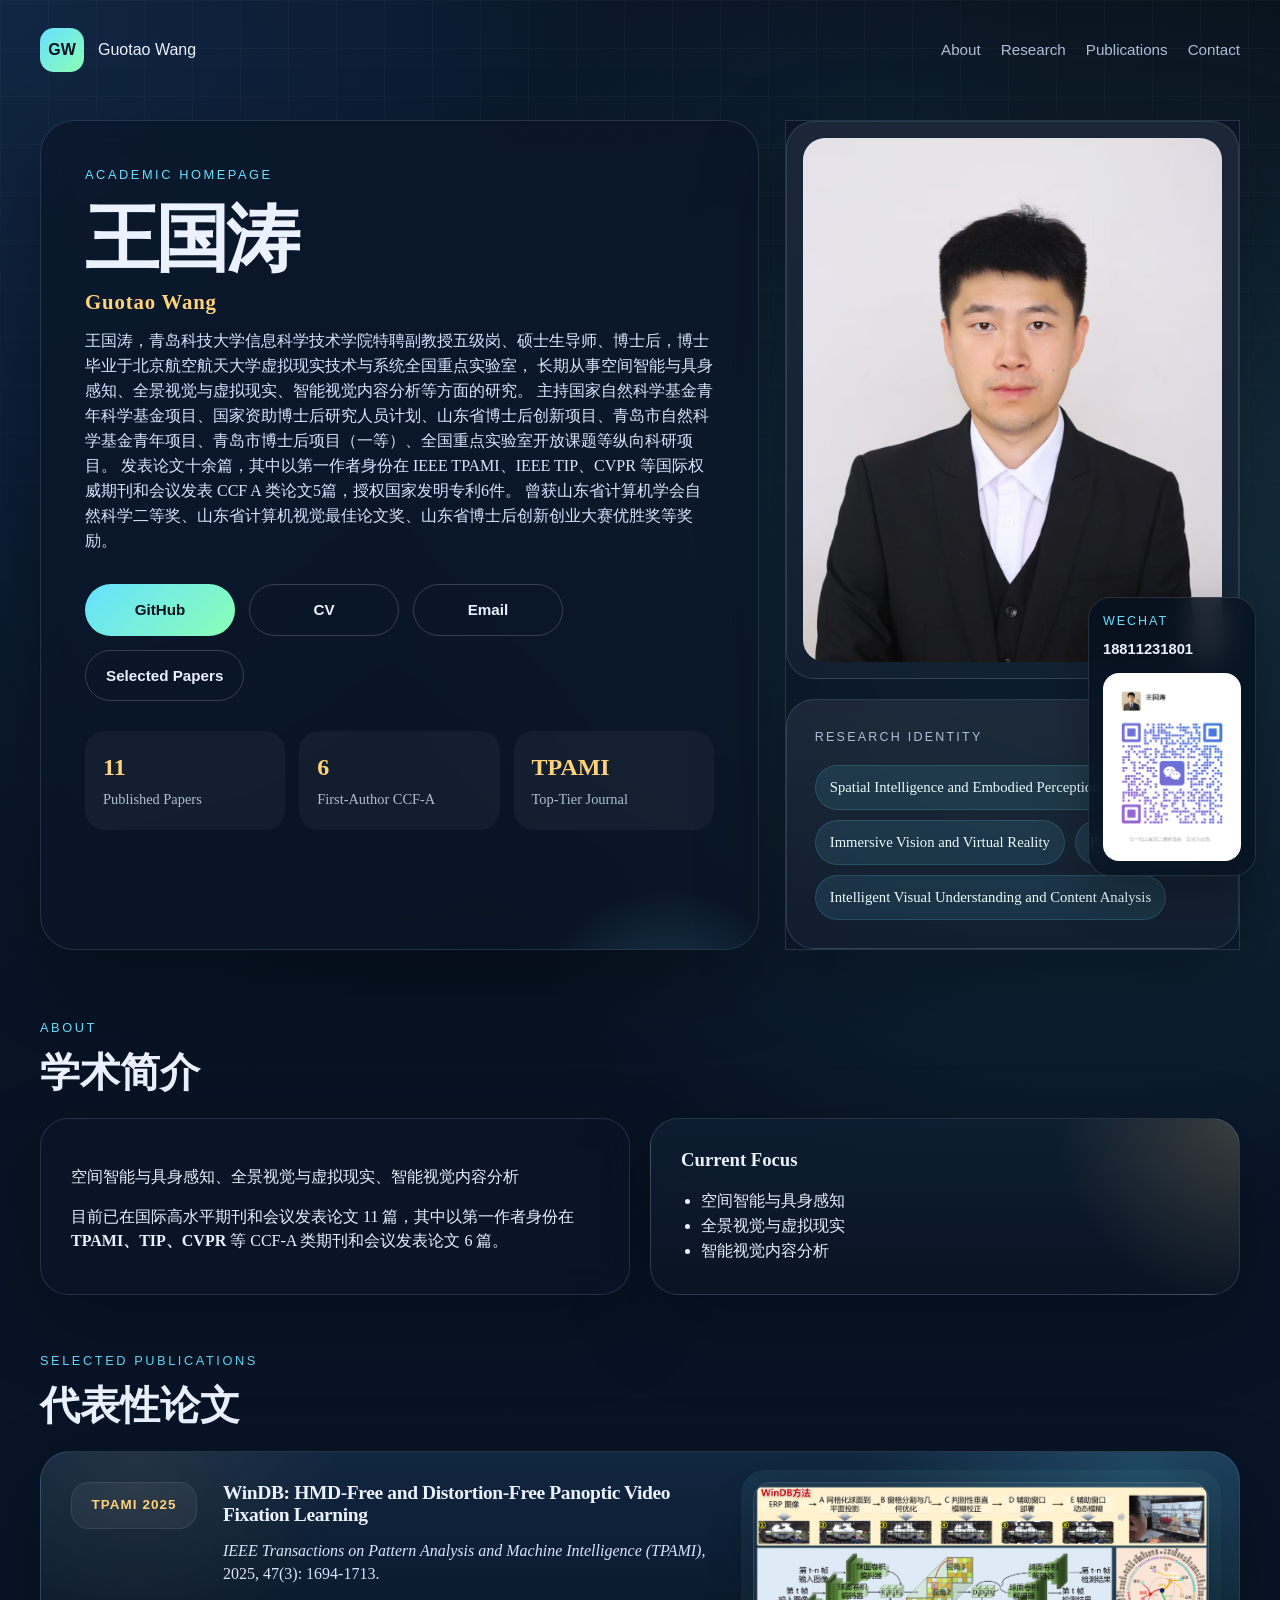
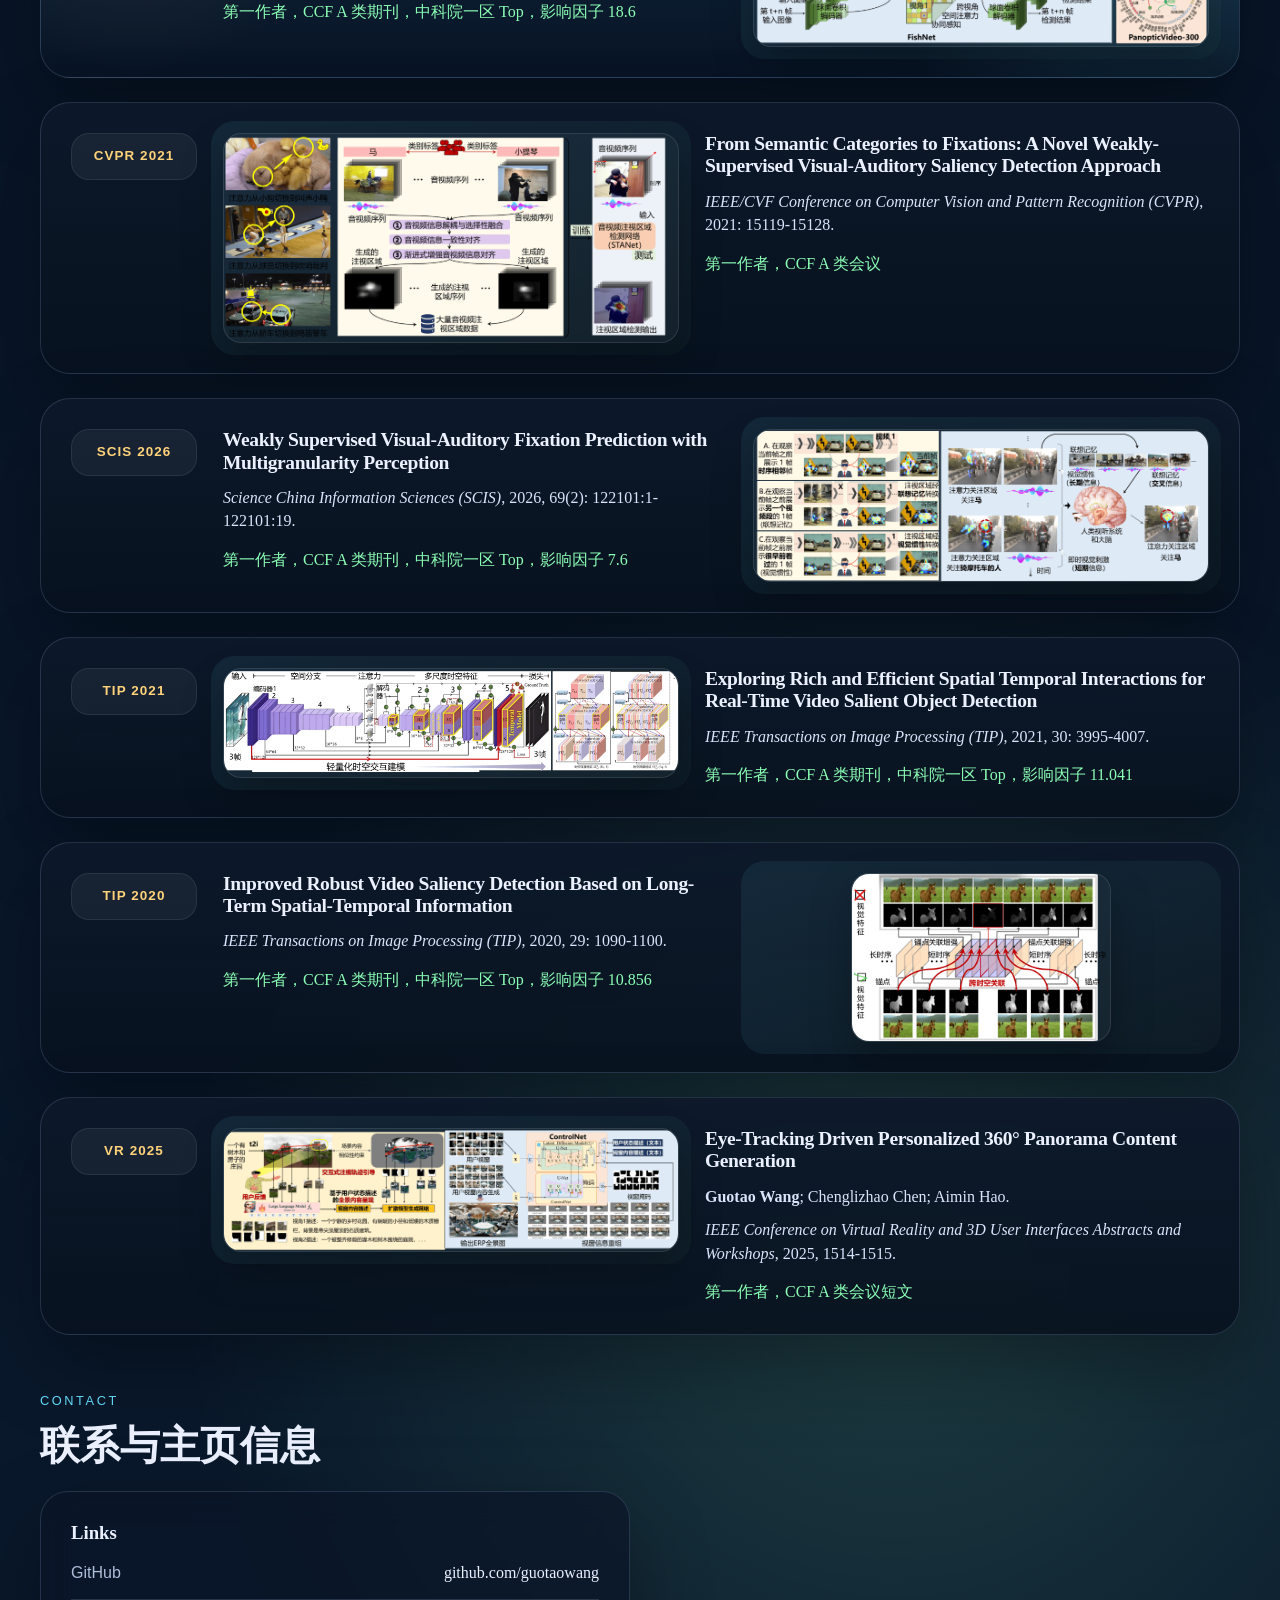
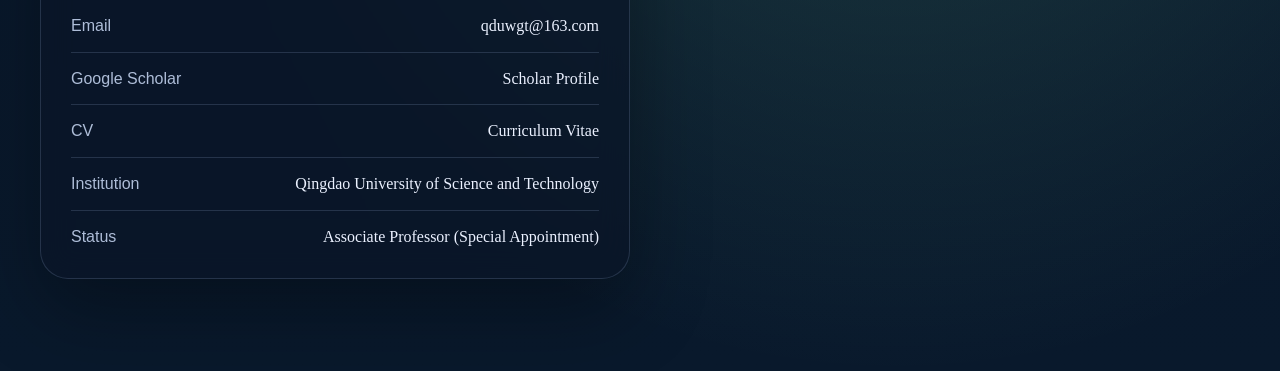
==== commit 8aae38bb: "Update index.html" ====
--- a/index.html
+++ b/index.html
@@ -6,7 +6,8 @@
   <title>Guotao Wang | Academic Homepage</title>
   <meta
     name="description"
-    content="Guotao Wang academic homepage: ocean embodied intelligence, brain-inspired cognitive behavior analysis and regulation, panoramic vision, saliency and fixation learning."
+    content="Guotao Wang academic homepage: 
+    Spatial Intelligence and Embodied Perception, Immersive Vision and Virtual Reality, Intelligent Visual Understanding and Content Analysis."
   />
   <link rel="preconnect" href="https://fonts.googleapis.com" />
   <link rel="stylesheet" href="./style.css" />
@@ -73,17 +74,11 @@
           <div class="panel-card glass">
             <p class="panel-label">Research Identity</p>
             <ul class="tag-list">
-              <li>Ocean Embodied Intelligence</li>
-              <li>Brain-Inspired Cognition</li>
+              <li>Spatial Intelligence and Embodied Perception</li>
+              <li>Immersive Vision and Virtual Reality</li>
               <li>Panoramic Vision</li>
-              <li>Fixation Learning</li>
-              <li>Visual-Auditory Perception</li>
+              <li>Intelligent Visual Understanding and Content Analysis</li>
             </ul>
-          </div>
-
-          <div class="panel-card statement">
-            <p class="quote-mark">Research</p>
-            <p>Immersive intelligence, cognitive behavior modeling, and panoramic vision.</p>
           </div>
         </aside>
       </div>
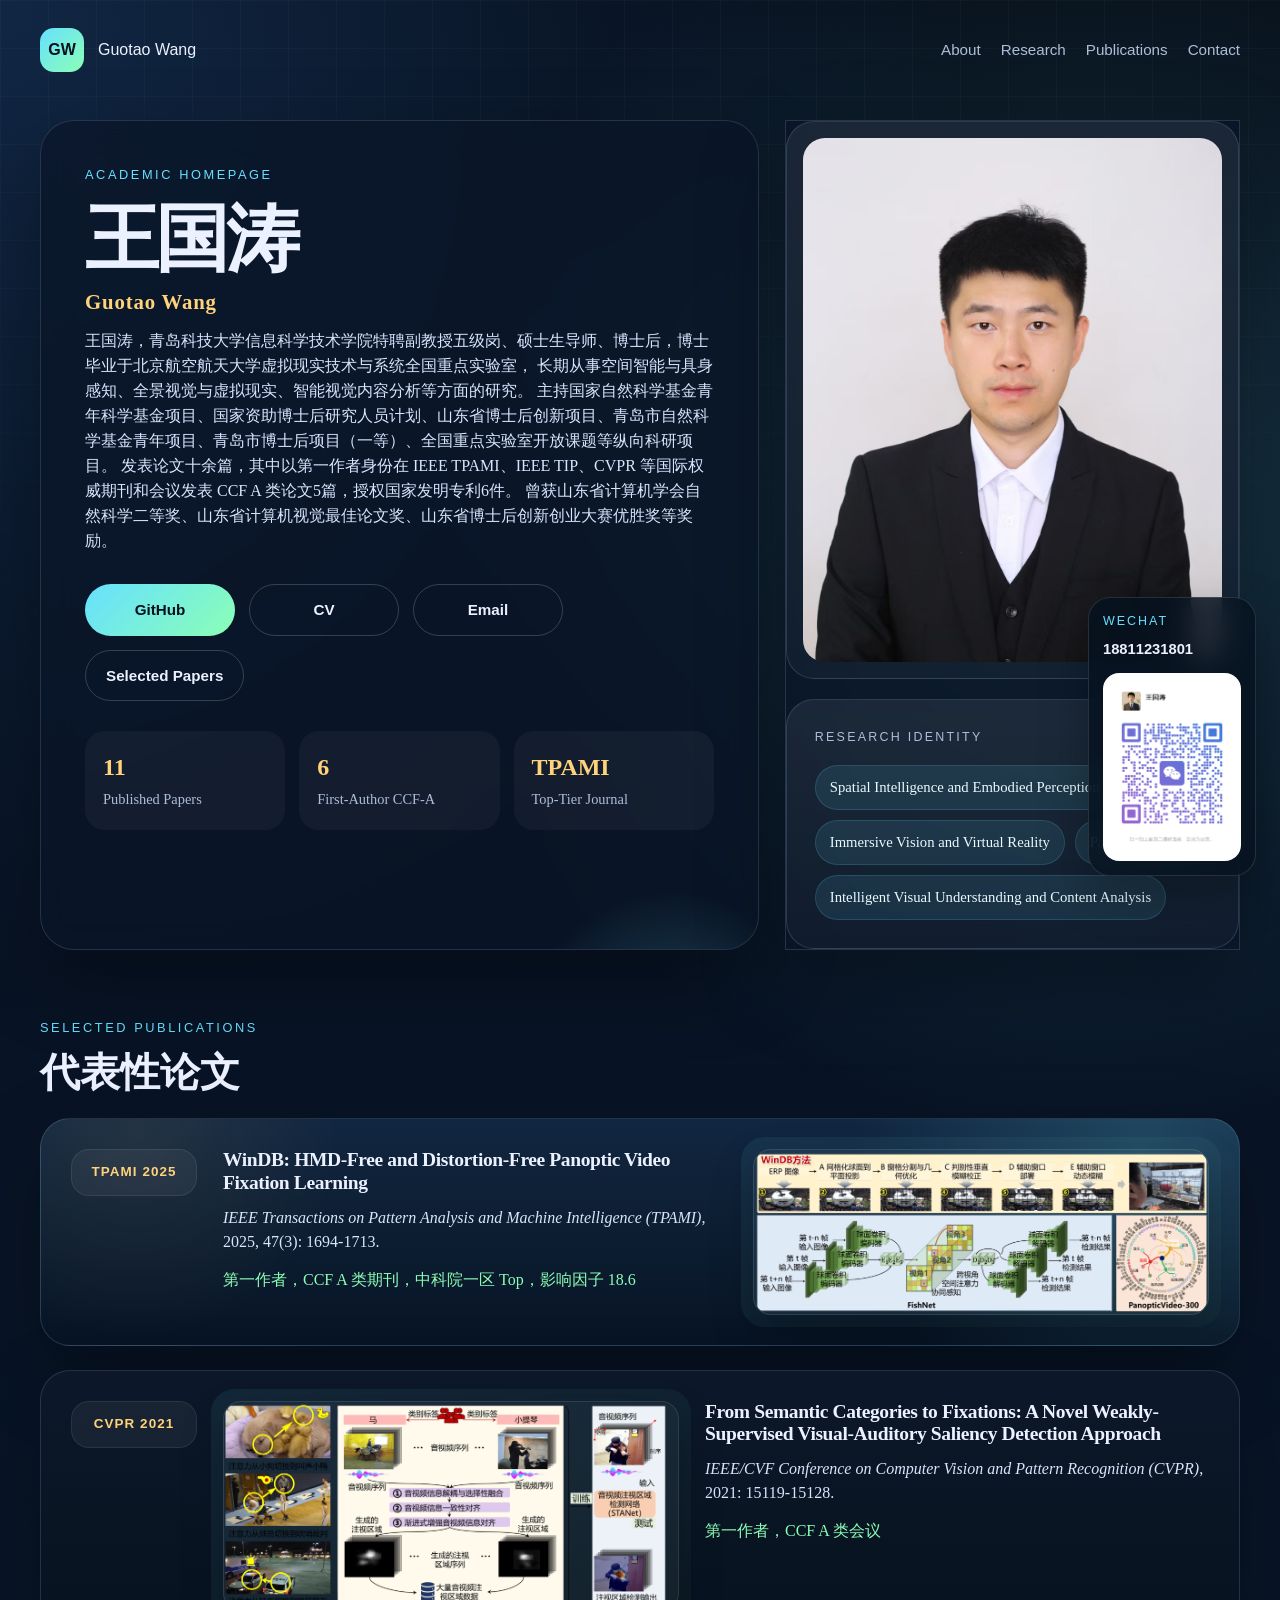
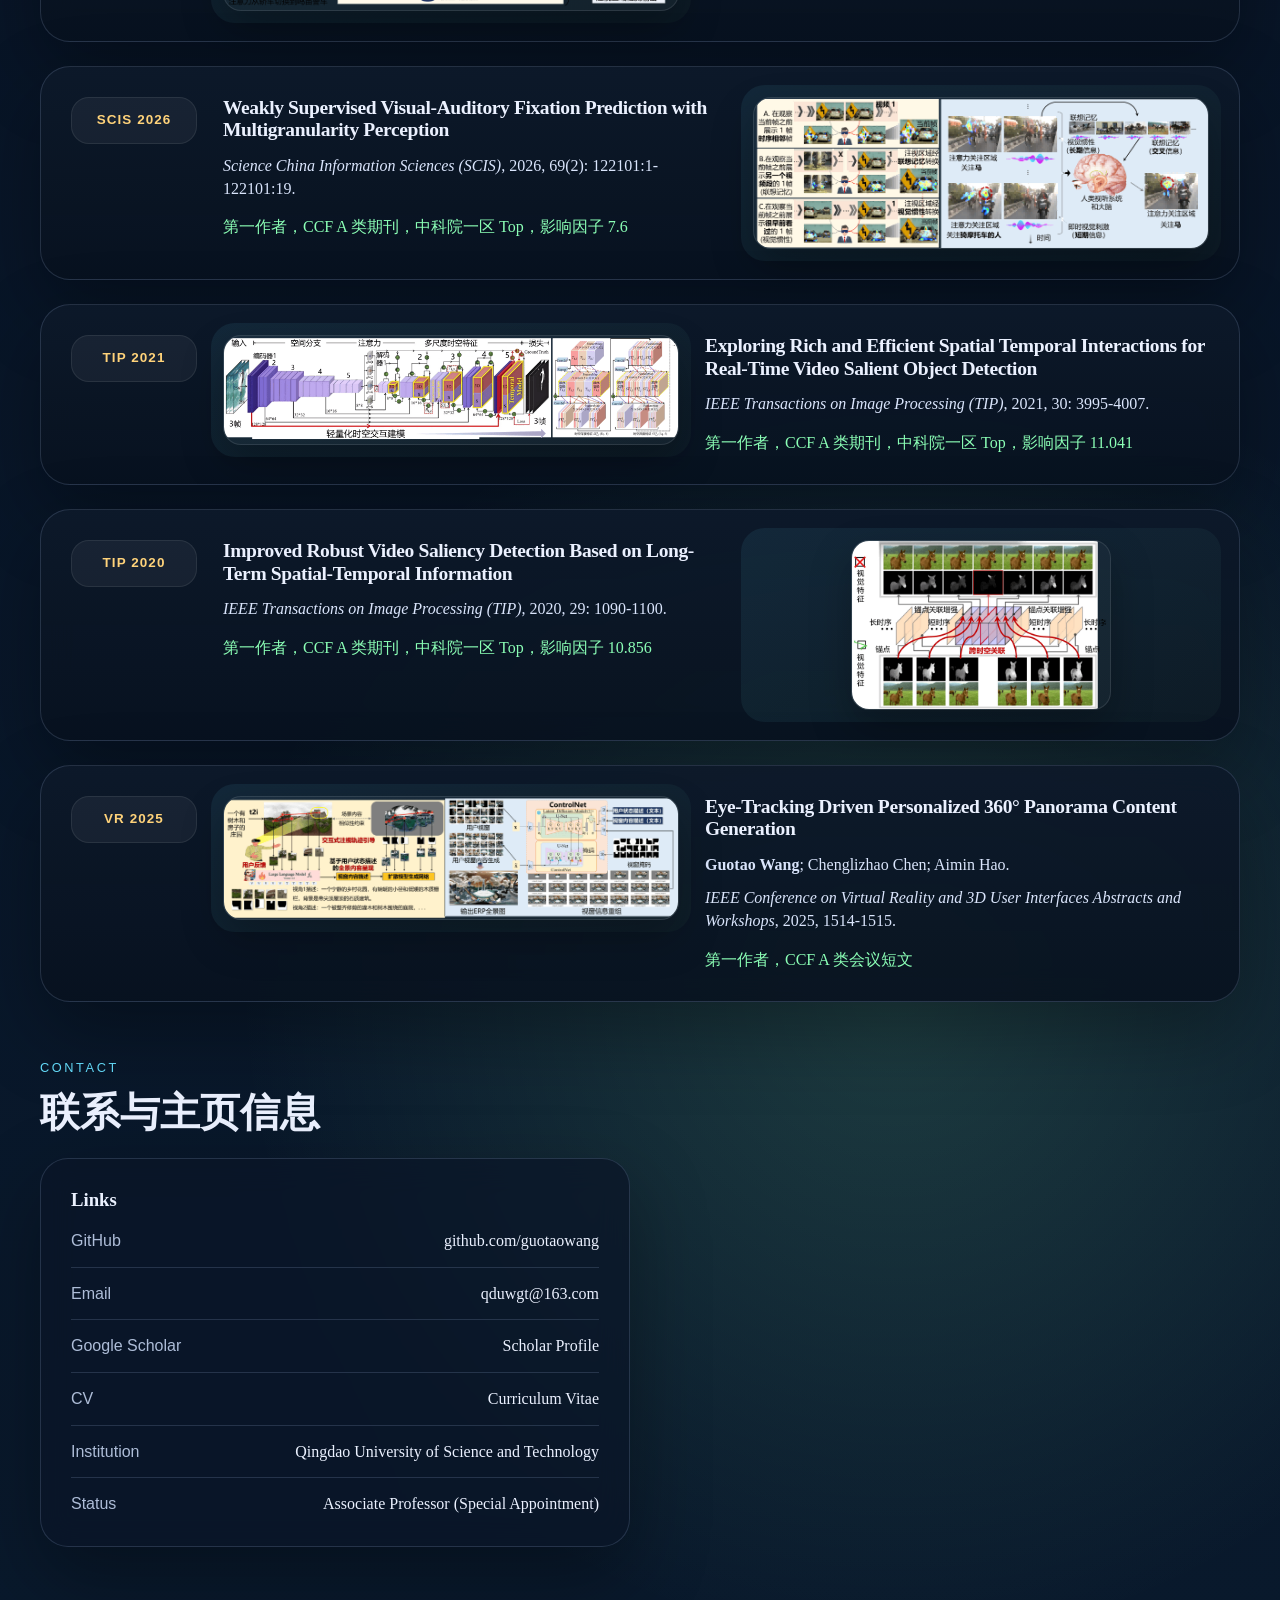
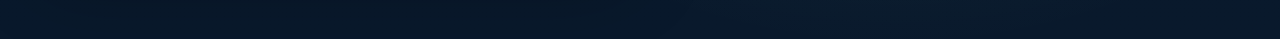
==== commit 776d46d5: "Update index.html" ====
--- a/index.html
+++ b/index.html
@@ -85,32 +85,6 @@
     </header>
 
     <main>
-      <section class="section" id="about">
-        <div class="section-heading">
-          <p class="section-kicker">About</p>
-          <h2>学术简介</h2>
-        </div>
-        <div class="content-grid two-columns">
-          <div class="card">
-            <p>
-              空间智能与具身感知、全景视觉与虚拟现实、智能视觉内容分析
-            </p>
-            <p>
-              目前已在国际高水平期刊和会议发表论文 11 篇，其中以第一作者身份在
-              <strong>TPAMI、TIP、CVPR</strong> 等 CCF-A 类期刊和会议发表论文 6 篇。
-            </p>
-          </div>
-          <div class="card emphasis">
-            <h3>Current Focus</h3>
-            <ul class="focus-list">
-              <li>空间智能与具身感知</li>
-              <li>全景视觉与虚拟现实</li>
-              <li>智能视觉内容分析</li>
-            </ul>
-          </div>
-        </div>
-      </section>
-      
       <section class="section" id="publications">
         <div class="section-heading">
           <p class="section-kicker">Selected Publications</p>
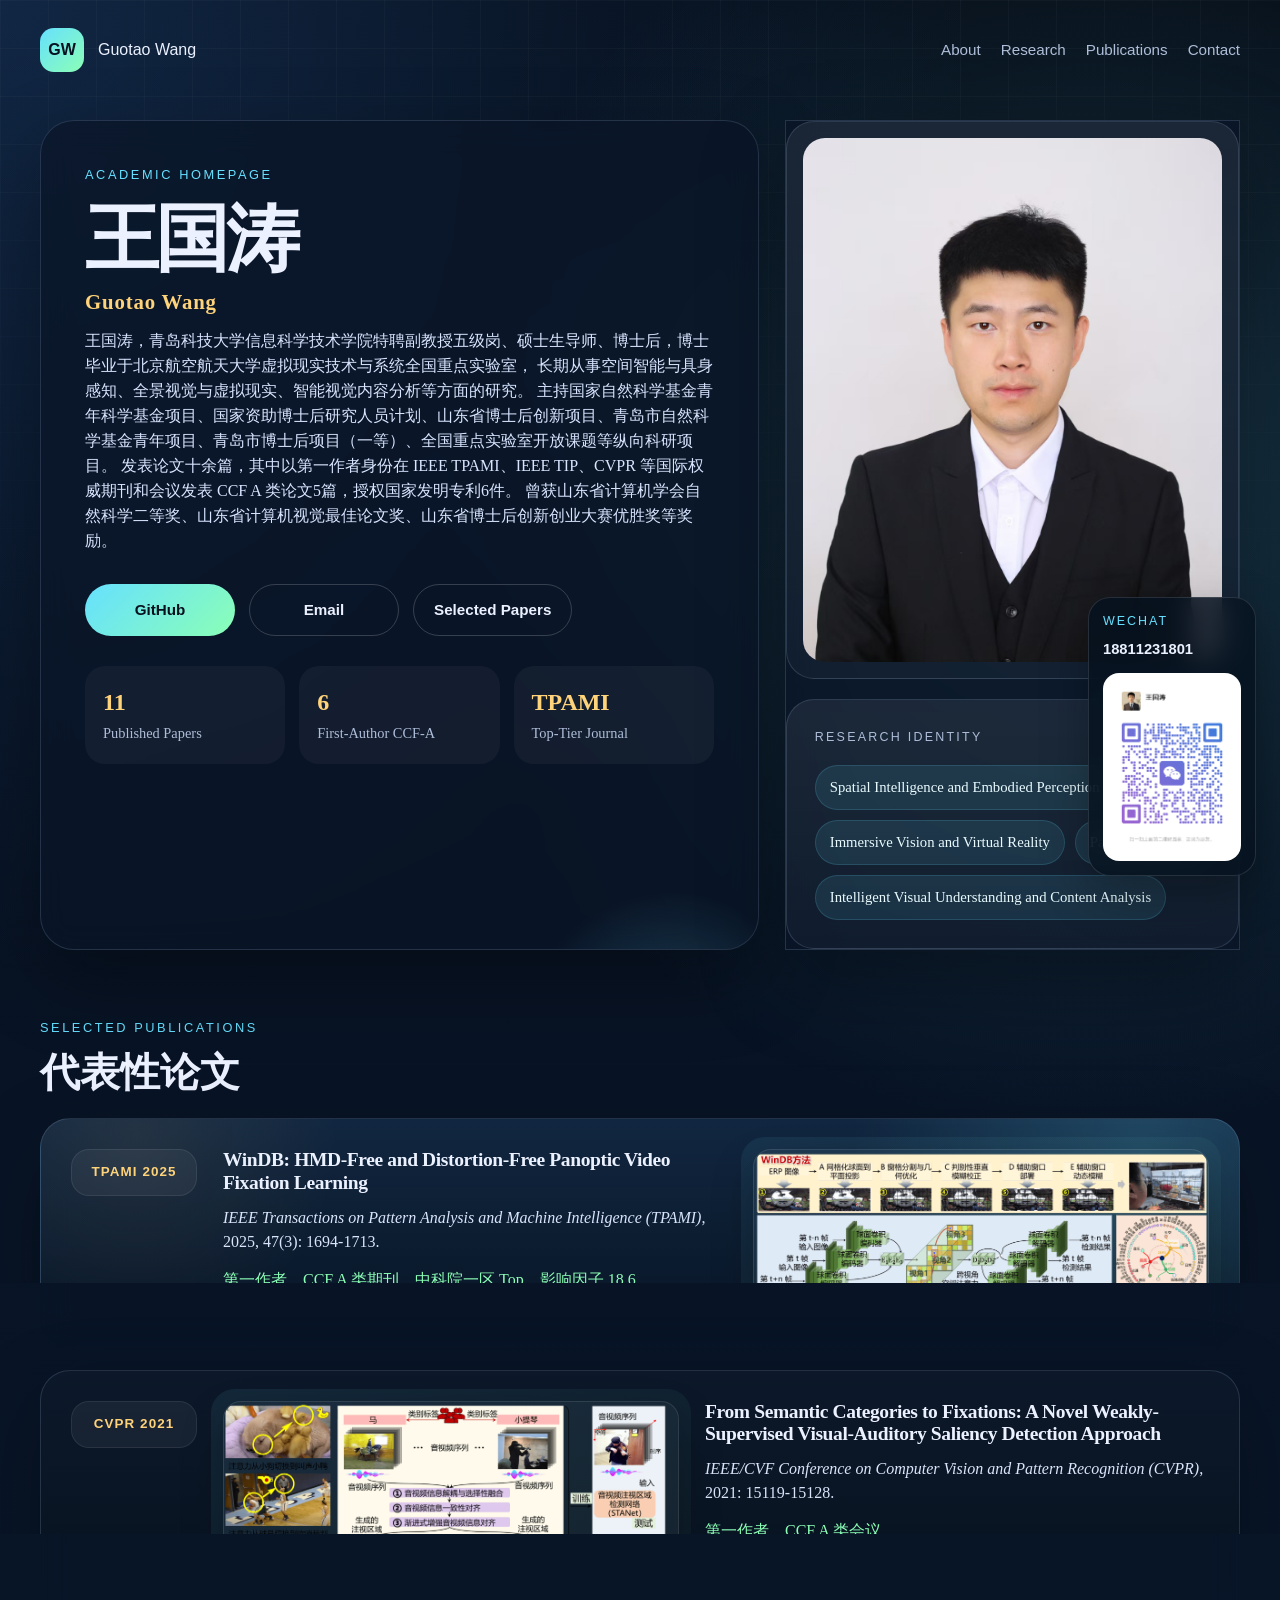
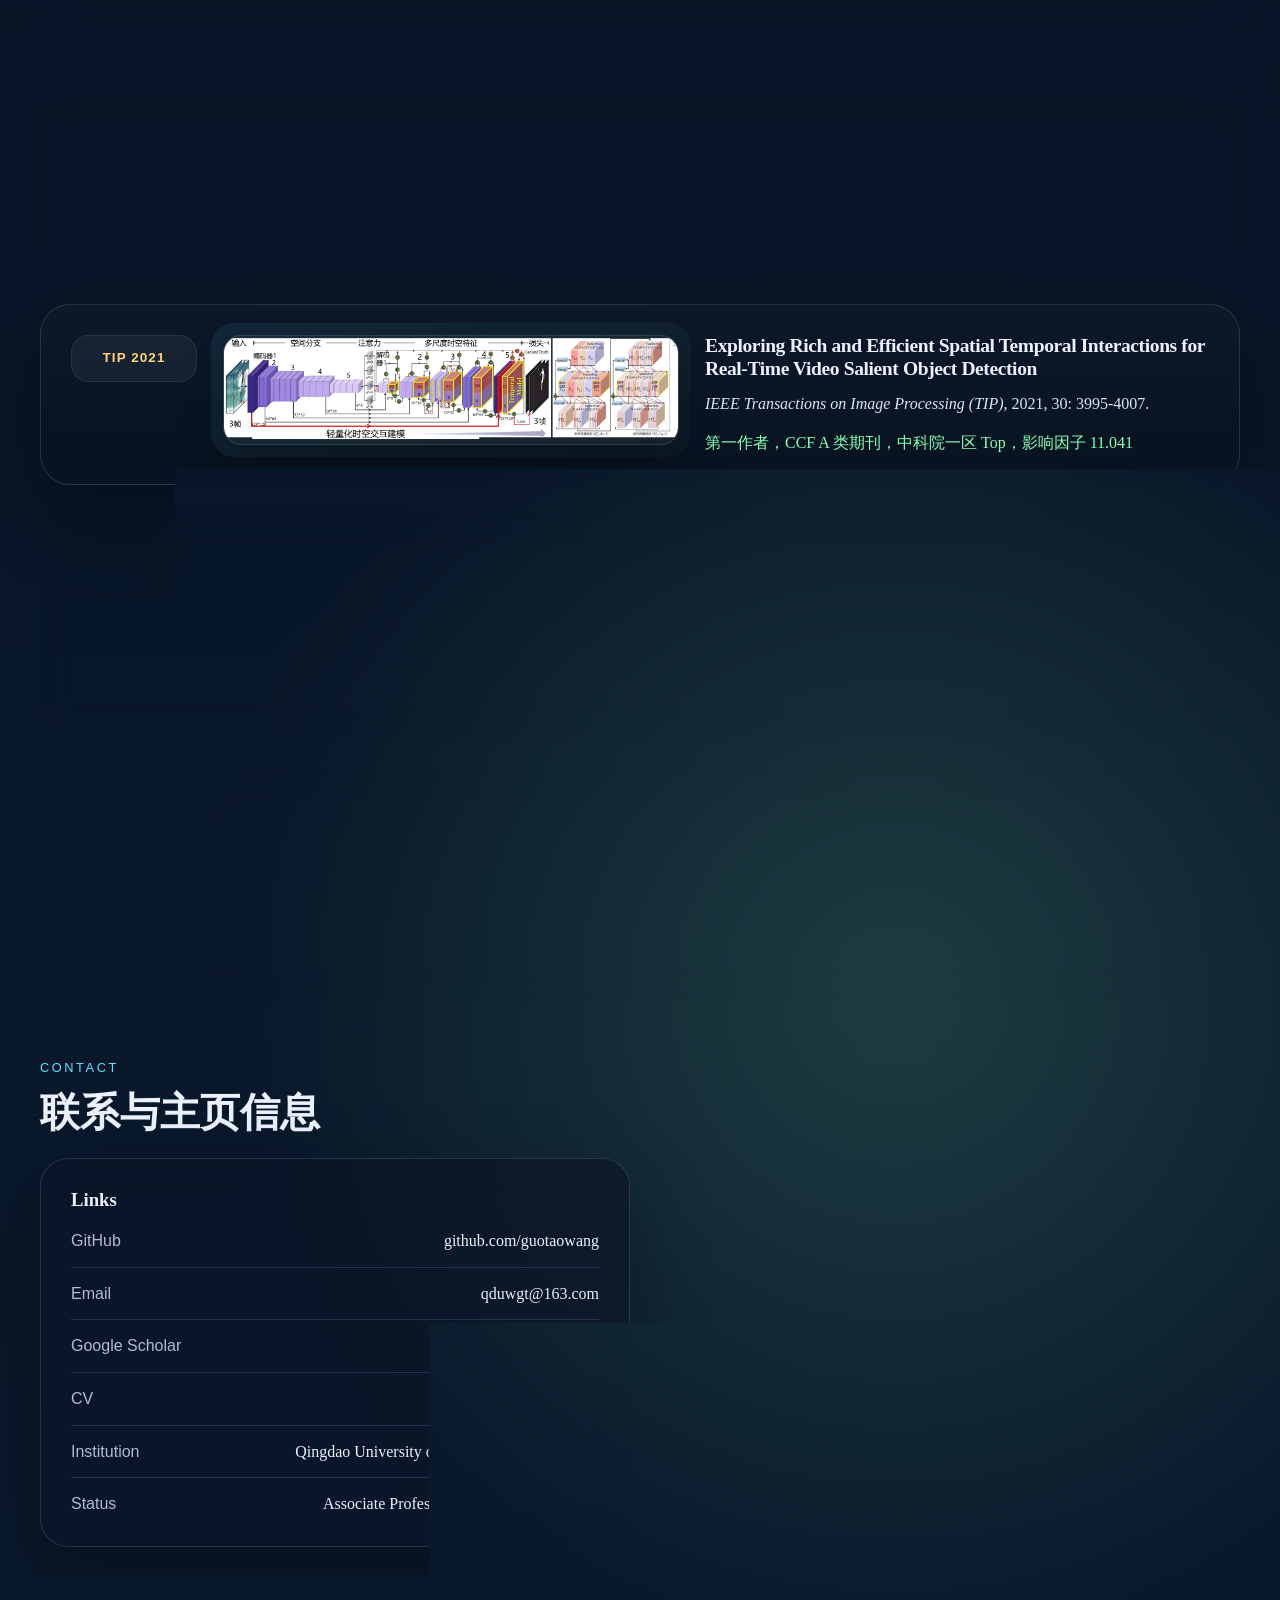
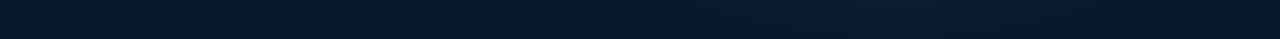
==== commit f15ebb71: "Update index.html" ====
--- a/index.html
+++ b/index.html
@@ -45,7 +45,6 @@
 
           <div class="hero-actions">
             <a class="button primary" href="https://github.com/guotaowang" target="_blank" rel="noreferrer">GitHub</a>
-            <a class="button secondary" href="./cv.html">CV</a>
             <a class="button secondary" href="mailto:qduwgt@163.com">Email</a>
             <a class="button secondary" href="#publications">Selected Papers</a>
           </div>
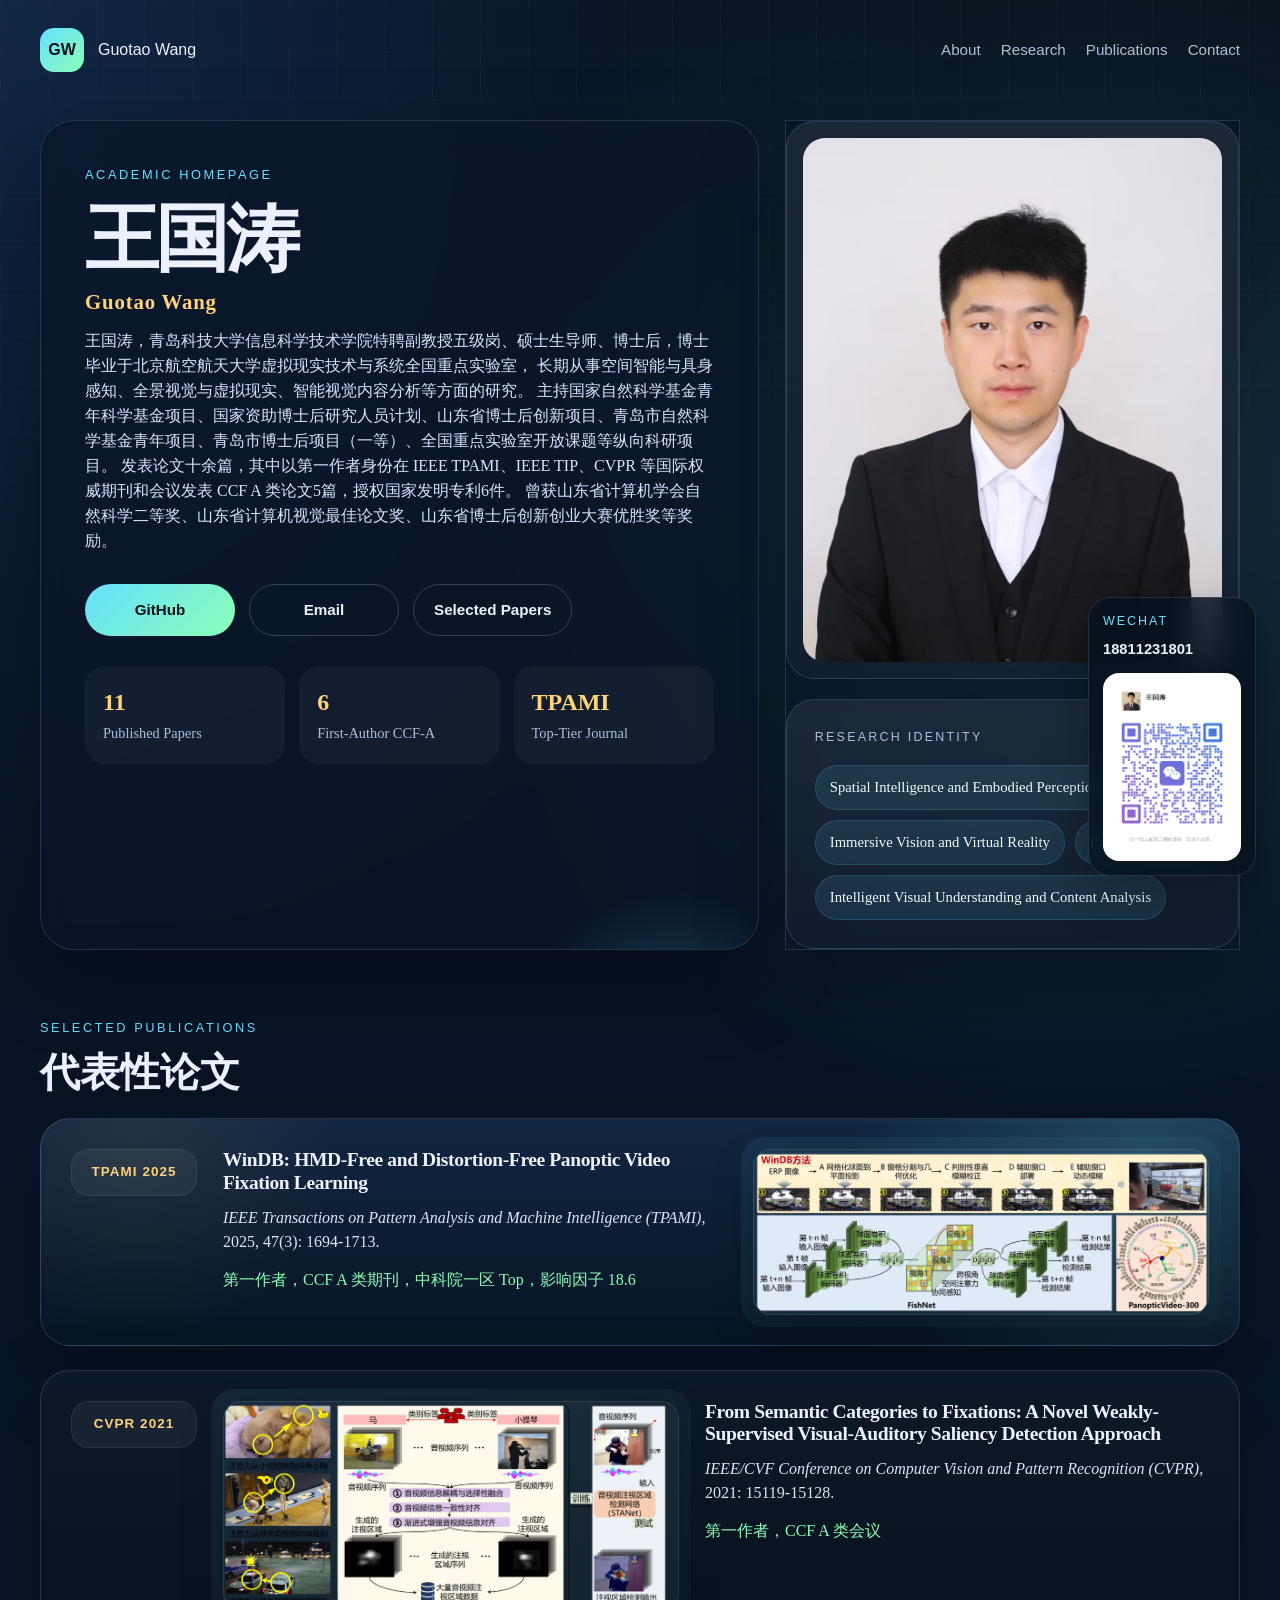
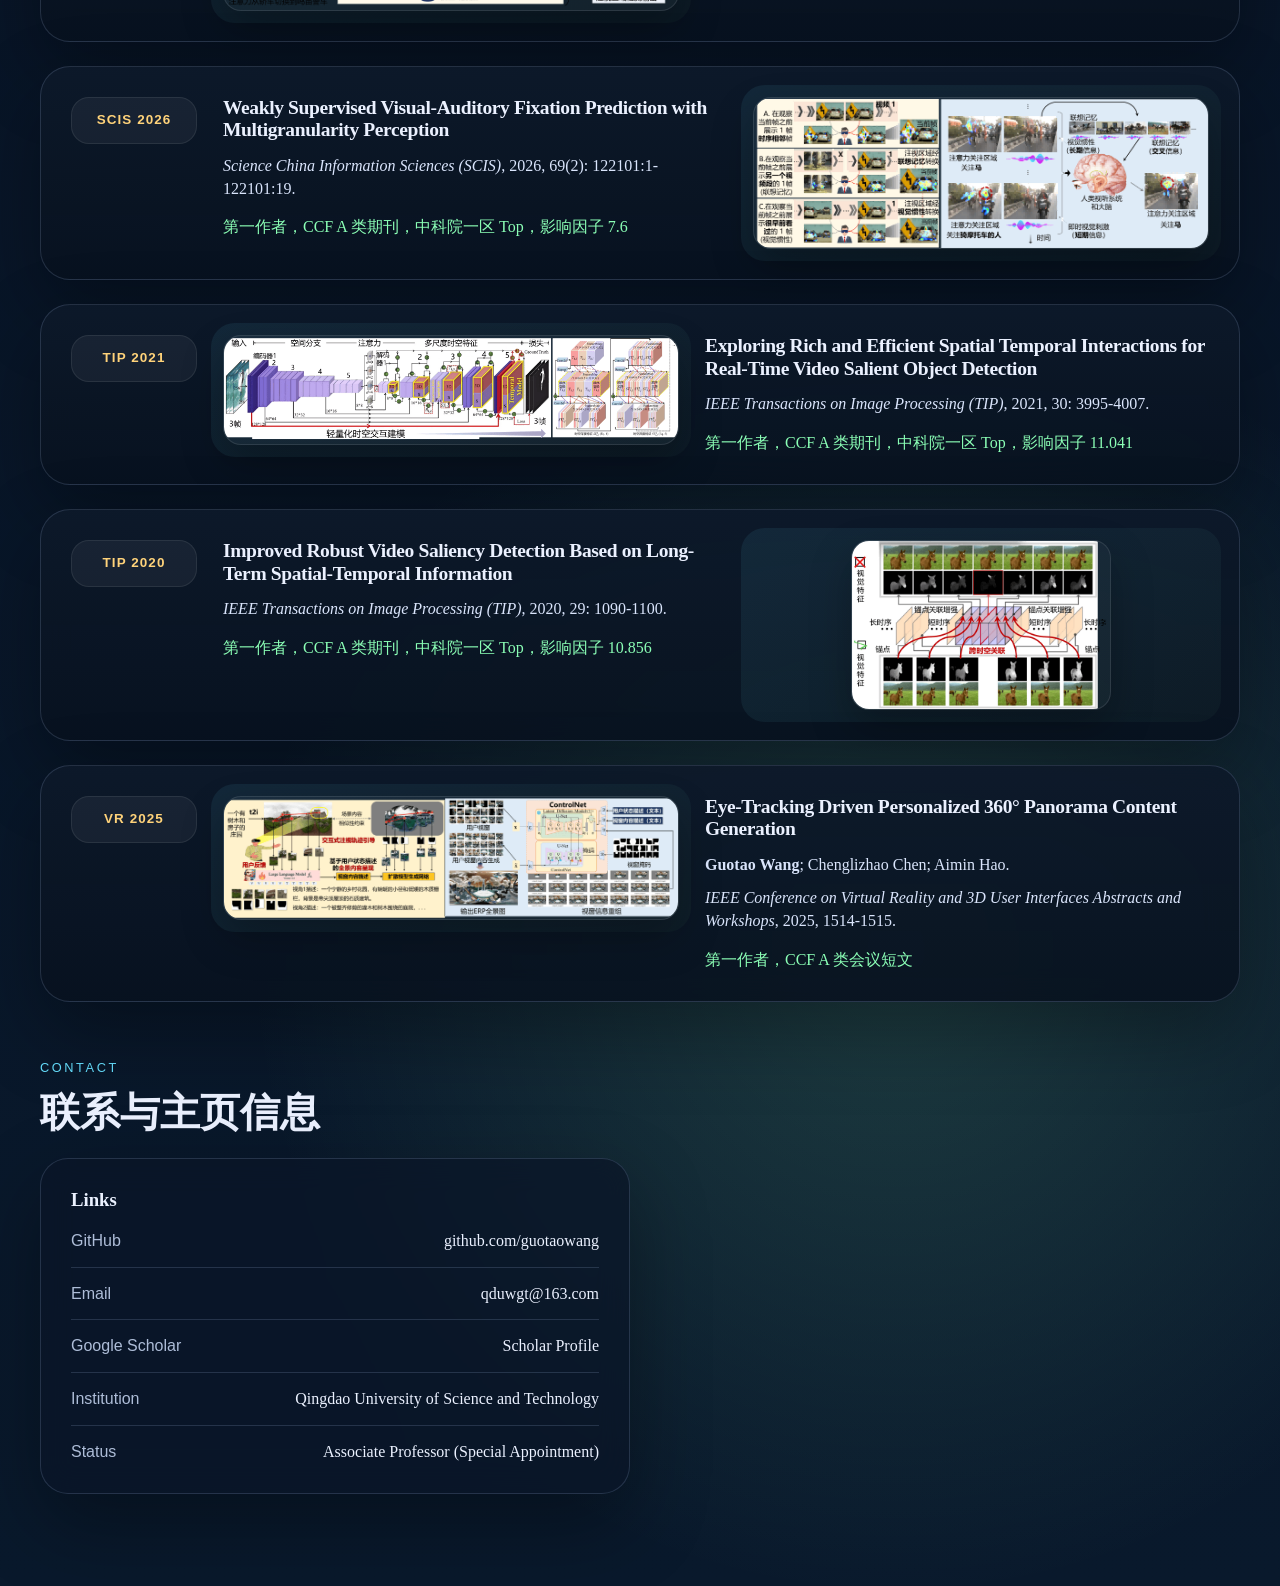
==== commit ec71df84: "Fix HTML encoding issues in index.html" ====
--- a/index.html
+++ b/index.html
@@ -190,7 +190,6 @@
               <li><span>GitHub</span><a href="https://github.com/guotaowang" target="_blank" rel="noreferrer">github.com/guotaowang</a></li>
               <li><span>Email</span><a href="mailto:qduwgt@163.com">qduwgt@163.com</a></li>
               <li><span>Google Scholar</span><a href="https://scholar.google.com/citations?user=eJIysC8AAAAJ&hl=zh-CN" target="_blank" rel="noreferrer">Scholar Profile</a></li>
-              <li><span>CV</span><a href="./cv.html">Curriculum Vitae</a></li>
               <li><span>Institution</span><span>Qingdao University of Science and Technology</span></li>
               <li><span>Status</span><span>Associate Professor (Special Appointment)</span></li>
             </ul>
